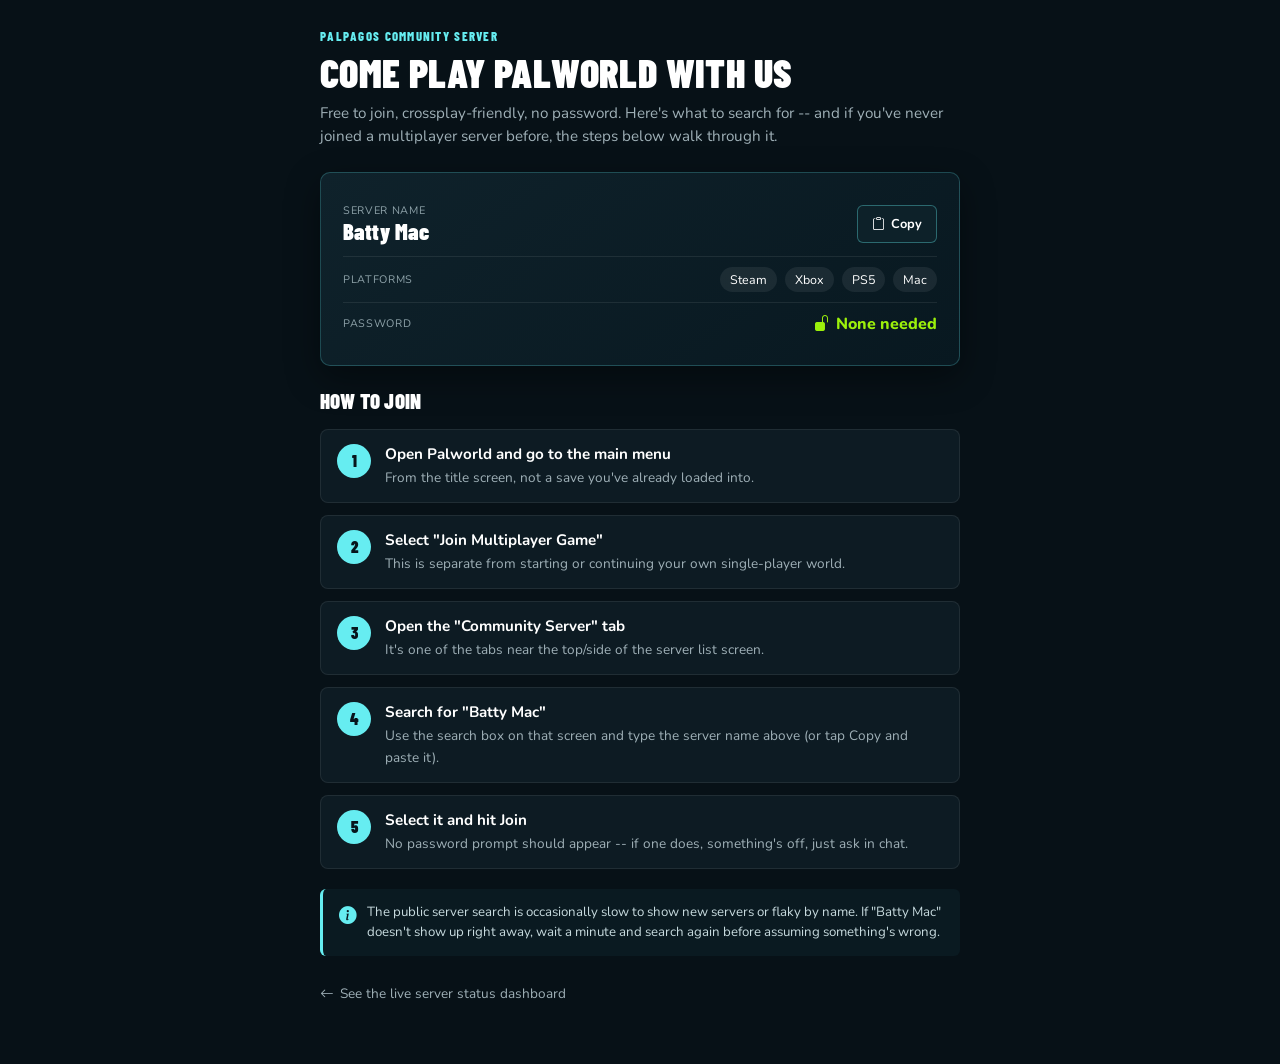
==== join/index.html @ c07814dc "Add a shareable "how to join" page Same page as BattyDev/BattyDev.github.io@4a823f3, mirrored here t" ====
<!doctype html>
<html lang="en">
<head>
  <meta charset="utf-8">
  <meta name="viewport" content="width=device-width, initial-scale=1">
  <meta name="theme-color" content="#07151c">
  <title>Join Batty Mac · Palworld</title>
  <link rel="stylesheet" href="https://cdn.jsdelivr.net/npm/bootstrap-icons@1.13.1/font/bootstrap-icons.min.css">
  <style>
    @import url("https://fonts.googleapis.com/css2?family=Barlow+Condensed:wght@700;800;900&family=Nunito:wght@600;700;800;900&display=swap");
    :root{color-scheme:dark;--aqua:#66edf1;--green:#9bf00b;font-family:"Nunito","Segoe UI",sans-serif}
    *{box-sizing:border-box}
    body{min-width:320px;margin:0;min-height:100vh;background:#071117;color:#fff;padding:28px 16px 60px}
    main{width:100%;max-width:640px;margin:0 auto}
    .eyebrow{color:var(--aqua);font:800 .8rem "Barlow Condensed","Arial Narrow",sans-serif;letter-spacing:.1em;text-transform:uppercase}
    h1{margin:4px 0 6px;font:900 clamp(1.9rem,6vw,2.5rem) "Barlow Condensed","Arial Narrow",sans-serif;text-transform:uppercase;letter-spacing:.01em}
    p.intro{margin:0 0 24px;color:#9fb0b7;font-size:.95rem;line-height:1.5}

    .card{background:linear-gradient(145deg,#0f222b,#081820);border:1px solid #66edf13b;border-radius:10px;padding:20px 22px;margin-bottom:22px;box-shadow:0 12px 34px #0006}
    .card-row{display:flex;align-items:center;justify-content:space-between;gap:12px;padding:10px 0;border-bottom:1px solid #ffffff14}
    .card-row:last-child{border-bottom:0}
    .card-row small{display:block;color:#8fa3aa;font-size:.68rem;text-transform:uppercase;letter-spacing:.06em}
    .card-row strong{font-size:1.05rem}
    .server-name-row strong{font:900 1.4rem "Barlow Condensed","Arial Narrow",sans-serif;letter-spacing:.02em}
    .copy-btn{display:flex;align-items:center;gap:6px;padding:9px 14px;border:1px solid #66edf159;border-radius:6px;background:#0d2129;color:#fff;font:700 .8rem "Nunito";cursor:pointer;transition:.15s ease}
    .copy-btn:hover,.copy-btn:focus-visible{background:#66edf11f;border-color:var(--aqua)}
    .copy-btn.copied{background:var(--green);border-color:var(--green);color:#08222a}
    .platforms{display:flex;flex-wrap:wrap;gap:8px}
    .platforms span{padding:4px 10px;border-radius:20px;background:#ffffff12;font-size:.78rem}
    .no-password{display:flex;align-items:center;gap:6px;color:var(--green);font-weight:800}

    h2{margin:0 0 16px;font:900 1.3rem "Barlow Condensed","Arial Narrow",sans-serif;text-transform:uppercase;letter-spacing:.01em}
    ol.steps{list-style:none;margin:0 0 20px;padding:0;display:grid;gap:12px}
    ol.steps li{display:grid;grid-template-columns:34px 1fr;gap:14px;padding:14px 16px;background:#0d1b23;border:1px solid #ffffff14;border-radius:8px;align-items:start}
    ol.steps .num{display:grid;place-items:center;width:34px;height:34px;border-radius:50%;background:var(--aqua);color:#07151c;font:900 1rem "Barlow Condensed";}
    ol.steps strong{display:block;margin-bottom:2px;font-size:.95rem}
    ol.steps span{color:#9fb0b7;font-size:.85rem;line-height:1.4}

    .note{display:flex;gap:10px;padding:14px 16px;background:#12303a4d;border-left:3px solid var(--aqua);border-radius:6px;color:#c7dade;font-size:.83rem;line-height:1.5;margin-bottom:26px}
    .note i{color:var(--aqua);font-size:1.1rem;flex-shrink:0}

    .back-link{display:inline-flex;align-items:center;gap:6px;color:#9fb0b7;text-decoration:none;font-size:.85rem}
    .back-link:hover{color:var(--aqua)}
  </style>
</head>
<body>
  <main>
    <div class="eyebrow">Palpagos community server</div>
    <h1>Come play Palworld with us</h1>
    <p class="intro">Free to join, crossplay-friendly, no password. Here's what to search for -- and if you've never joined a multiplayer server before, the steps below walk through it.</p>

    <div class="card">
      <div class="card-row server-name-row">
        <div><small>Server name</small><strong id="server-name">Batty Mac</strong></div>
        <button class="copy-btn" id="copy-btn" type="button"><i class="bi bi-clipboard"></i><span>Copy</span></button>
      </div>
      <div class="card-row">
        <div><small>Platforms</small></div>
        <div class="platforms"><span>Steam</span><span>Xbox</span><span>PS5</span><span>Mac</span></div>
      </div>
      <div class="card-row">
        <div><small>Password</small></div>
        <div class="no-password"><i class="bi bi-unlock-fill"></i> None needed</div>
      </div>
    </div>

    <h2>How to join</h2>
    <ol class="steps">
      <li><span class="num">1</span><div><strong>Open Palworld and go to the main menu</strong><span>From the title screen, not a save you've already loaded into.</span></div></li>
      <li><span class="num">2</span><div><strong>Select "Join Multiplayer Game"</strong><span>This is separate from starting or continuing your own single-player world.</span></div></li>
      <li><span class="num">3</span><div><strong>Open the "Community Server" tab</strong><span>It's one of the tabs near the top/side of the server list screen.</span></div></li>
      <li><span class="num">4</span><div><strong>Search for "Batty Mac"</strong><span>Use the search box on that screen and type the server name above (or tap Copy and paste it).</span></div></li>
      <li><span class="num">5</span><div><strong>Select it and hit Join</strong><span>No password prompt should appear -- if one does, something's off, just ask in chat.</span></div></li>
    </ol>

    <div class="note">
      <i class="bi bi-info-circle-fill"></i>
      <span>The public server search is occasionally slow to show new servers or flaky by name. If "Batty Mac" doesn't show up right away, wait a minute and search again before assuming something's wrong.</span>
    </div>

    <a class="back-link" href="../"><i class="bi bi-arrow-left"></i> See the live server status dashboard</a>
  </main>
  <script>
    const btn = document.getElementById("copy-btn");
    btn.addEventListener("click", async () => {
      try {
        await navigator.clipboard.writeText("Batty Mac");
        btn.classList.add("copied");
        btn.querySelector("span").textContent = "Copied!";
        setTimeout(() => {
          btn.classList.remove("copied");
          btn.querySelector("span").textContent = "Copy";
        }, 1500);
      } catch (err) {
        btn.querySelector("span").textContent = "Copy failed";
      }
    });
  </script>
</body>
</html>
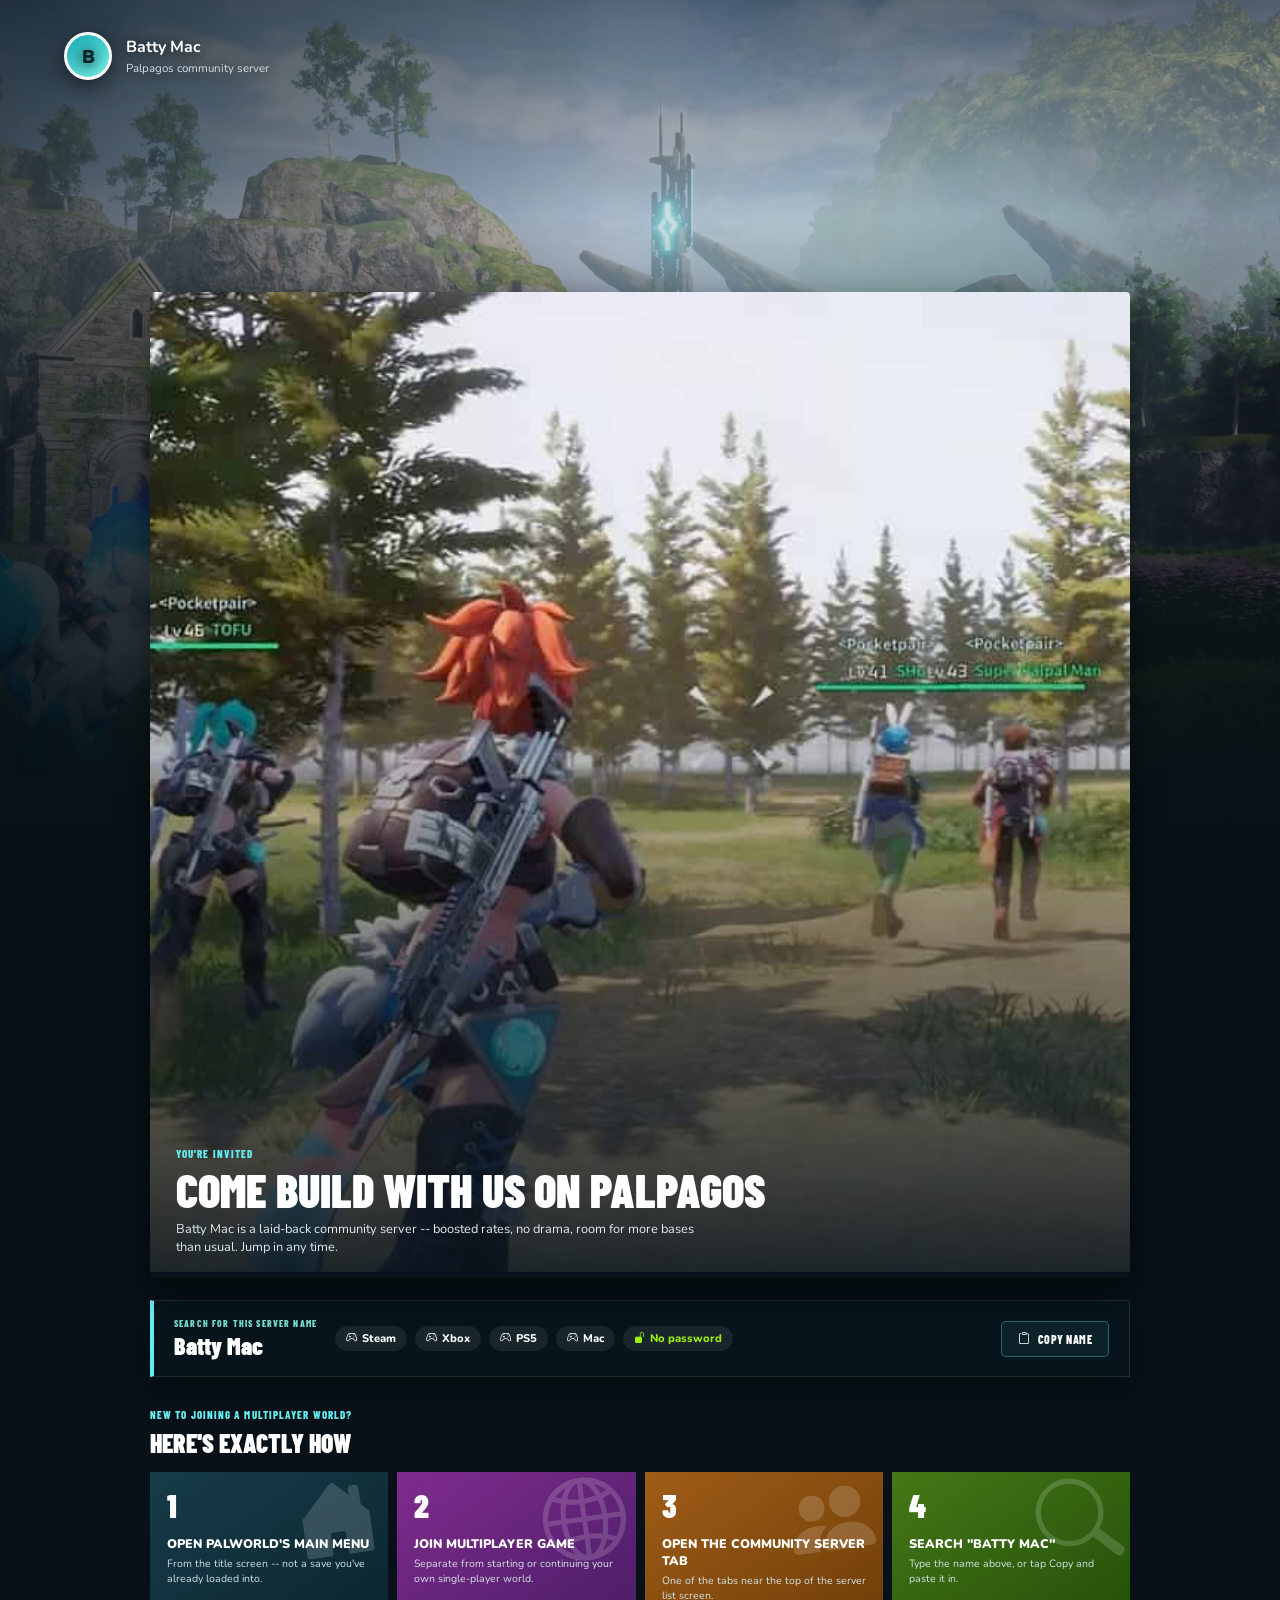
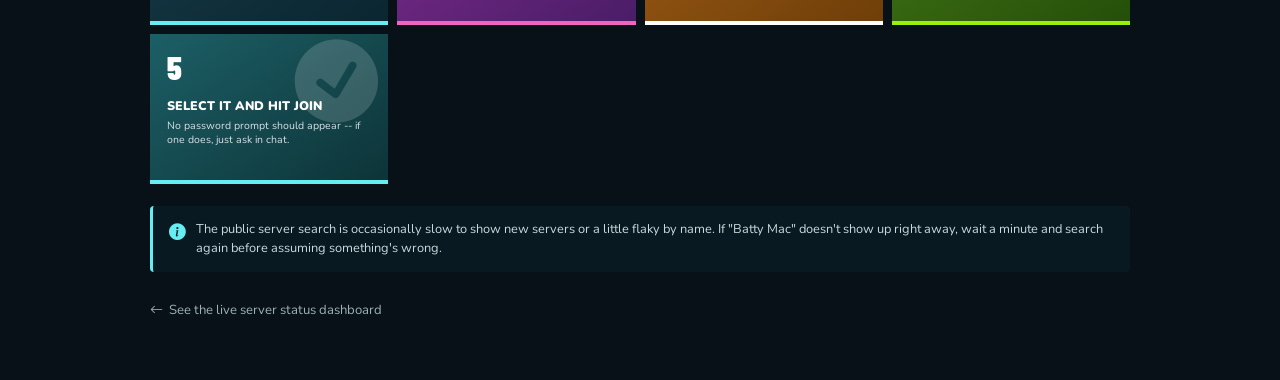
==== commit 82c2d832: "Redesign join page to match dashboard visual language" ====
--- a/join/index.html
+++ b/join/index.html
@@ -6,80 +6,139 @@
   <meta name="theme-color" content="#07151c">
   <title>Join Batty Mac · Palworld</title>
   <link rel="stylesheet" href="https://cdn.jsdelivr.net/npm/bootstrap-icons@1.13.1/font/bootstrap-icons.min.css">
+  <link rel="stylesheet" href="../concept-launcher.css?v=33">
   <style>
-    @import url("https://fonts.googleapis.com/css2?family=Barlow+Condensed:wght@700;800;900&family=Nunito:wght@600;700;800;900&display=swap");
-    :root{color-scheme:dark;--aqua:#66edf1;--green:#9bf00b;font-family:"Nunito","Segoe UI",sans-serif}
-    *{box-sizing:border-box}
-    body{min-width:320px;margin:0;min-height:100vh;background:#071117;color:#fff;padding:28px 16px 60px}
-    main{width:100%;max-width:640px;margin:0 auto}
-    .eyebrow{color:var(--aqua);font:800 .8rem "Barlow Condensed","Arial Narrow",sans-serif;letter-spacing:.1em;text-transform:uppercase}
-    h1{margin:4px 0 6px;font:900 clamp(1.9rem,6vw,2.5rem) "Barlow Condensed","Arial Narrow",sans-serif;text-transform:uppercase;letter-spacing:.01em}
-    p.intro{margin:0 0 24px;color:#9fb0b7;font-size:.95rem;line-height:1.5}
+    /* Join-page-specific additions only -- everything else (fonts, colors,
+       header, hero tile, icon tiles) is the dashboard's own stylesheet, so
+       this page stays visually identical to the rest of the site. */
+    body{padding-bottom:60px}
+    .join-shell{width:min(980px,calc(100% - 40px));margin:clamp(150px,20vh,240px) auto 0}
+    .join-hero{position:relative;min-height:230px;border-radius:4px;overflow:hidden;box-shadow:0 12px 34px #0007;margin-bottom:22px}
+    .join-hero img{width:100%;height:100%;object-fit:cover;object-position:center 40%}
+    .join-hero:after{content:"";position:absolute;inset:0;background:linear-gradient(0deg,#07121ce8 0,transparent 70%)}
+    .join-hero-copy{position:absolute;z-index:1;left:26px;right:26px;bottom:22px}
+    .join-hero-copy small{font:800 .68rem "Barlow Condensed","Arial Narrow",sans-serif;letter-spacing:.1em;color:var(--aqua);text-transform:uppercase}
+    .join-hero-copy h1{margin:4px 0 0;font:900 clamp(1.9rem,5vw,2.9rem) "Barlow Condensed","Arial Narrow",sans-serif;text-transform:uppercase;line-height:.95}
+    .join-hero-copy p{max-width:520px;margin:8px 0 0;color:#e1eaed;font-size:.8rem}
 
-    .card{background:linear-gradient(145deg,#0f222b,#081820);border:1px solid #66edf13b;border-radius:10px;padding:20px 22px;margin-bottom:22px;box-shadow:0 12px 34px #0006}
-    .card-row{display:flex;align-items:center;justify-content:space-between;gap:12px;padding:10px 0;border-bottom:1px solid #ffffff14}
-    .card-row:last-child{border-bottom:0}
-    .card-row small{display:block;color:#8fa3aa;font-size:.68rem;text-transform:uppercase;letter-spacing:.06em}
-    .card-row strong{font-size:1.05rem}
-    .server-name-row strong{font:900 1.4rem "Barlow Condensed","Arial Narrow",sans-serif;letter-spacing:.02em}
-    .copy-btn{display:flex;align-items:center;gap:6px;padding:9px 14px;border:1px solid #66edf159;border-radius:6px;background:#0d2129;color:#fff;font:700 .8rem "Nunito";cursor:pointer;transition:.15s ease}
-    .copy-btn:hover,.copy-btn:focus-visible{background:#66edf11f;border-color:var(--aqua)}
+    .join-info{display:grid;grid-template-columns:auto 1fr auto;align-items:center;gap:18px;background:#07151ddb;border:1px solid #ffffff19;border-left:4px solid var(--aqua);padding:16px 20px;margin-bottom:26px;box-shadow:0 12px 34px #0005}
+    .join-info-name small{display:block;color:#78ded0;font:800 .6rem "Barlow Condensed","Arial Narrow",sans-serif;letter-spacing:.12em;text-transform:uppercase}
+    .join-info-name strong{display:block;margin-top:2px;font:900 1.5rem "Barlow Condensed","Arial Narrow",sans-serif}
+    .join-info-chips{display:flex;flex-wrap:wrap;gap:8px}
+    .join-info-chips span{display:flex;align-items:center;gap:5px;padding:5px 11px;border-radius:20px;background:#ffffff12;font-size:.7rem;font-weight:800}
+    .join-info-chips .no-pw{color:var(--green)}
+    .copy-btn{display:flex;align-items:center;gap:7px;padding:10px 16px;border:1px solid #66edf159;border-radius:5px;background:#0d2129;color:#fff;font:800 .74rem "Barlow Condensed","Arial Narrow",sans-serif;letter-spacing:.04em;text-transform:uppercase;cursor:pointer;transition:.15s ease;white-space:nowrap}
+    .copy-btn:hover,.copy-btn:focus-visible{background:#66edf11f;border-color:var(--aqua);outline:none}
     .copy-btn.copied{background:var(--green);border-color:var(--green);color:#08222a}
-    .platforms{display:flex;flex-wrap:wrap;gap:8px}
-    .platforms span{padding:4px 10px;border-radius:20px;background:#ffffff12;font-size:.78rem}
-    .no-password{display:flex;align-items:center;gap:6px;color:var(--green);font-weight:800}
 
-    h2{margin:0 0 16px;font:900 1.3rem "Barlow Condensed","Arial Narrow",sans-serif;text-transform:uppercase;letter-spacing:.01em}
-    ol.steps{list-style:none;margin:0 0 20px;padding:0;display:grid;gap:12px}
-    ol.steps li{display:grid;grid-template-columns:34px 1fr;gap:14px;padding:14px 16px;background:#0d1b23;border:1px solid #ffffff14;border-radius:8px;align-items:start}
-    ol.steps .num{display:grid;place-items:center;width:34px;height:34px;border-radius:50%;background:var(--aqua);color:#07151c;font:900 1rem "Barlow Condensed";}
-    ol.steps strong{display:block;margin-bottom:2px;font-size:.95rem}
-    ol.steps span{color:#9fb0b7;font-size:.85rem;line-height:1.4}
+    .join-steps-head{margin:0 0 14px}
+    .join-steps-head small{color:var(--aqua);font:800 .68rem "Barlow Condensed","Arial Narrow",sans-serif;letter-spacing:.1em;text-transform:uppercase}
+    .join-steps-head h2{margin:2px 0 0;font:900 1.6rem "Barlow Condensed","Arial Narrow",sans-serif;text-transform:uppercase}
 
-    .note{display:flex;gap:10px;padding:14px 16px;background:#12303a4d;border-left:3px solid var(--aqua);border-radius:6px;color:#c7dade;font-size:.83rem;line-height:1.5;margin-bottom:26px}
-    .note i{color:var(--aqua);font-size:1.1rem;flex-shrink:0}
+    .join-steps{display:grid;grid-template-columns:repeat(auto-fit,minmax(190px,1fr));gap:9px;margin-bottom:22px}
+    .join-step{position:relative;min-height:150px;padding:17px;overflow:hidden;background:linear-gradient(145deg,#173b48,#0a2631);border-bottom:4px solid var(--aqua);isolation:isolate}
+    .join-step:nth-child(4n+2){background:linear-gradient(145deg,#802c8e,#4a1d67);border-color:#ef65bd}
+    .join-step:nth-child(4n+3){background:linear-gradient(145deg,#9f5d16,#6f3e09);border-color:var(--gold)}
+    .join-step:nth-child(4n+4){background:linear-gradient(145deg,#457817,#244f09);border-color:var(--green)}
+    .join-step:nth-child(4n+5){background:linear-gradient(145deg,#1c5f66,#0d3438);border-color:var(--aqua)}
+    .join-step .step-art{position:absolute;z-index:-1;right:10px;top:6px;color:#fff;font-size:5.2rem;line-height:1;opacity:.16;transform:rotate(-8deg)}
+    .join-step strong{position:relative;display:block;font:900 2rem/1 "Barlow Condensed","Arial Narrow",sans-serif}
+    .join-step span{position:relative;display:block;margin-top:14px;font-size:.78rem;font-weight:900;text-transform:uppercase}
+    .join-step small{position:relative;display:block;margin-top:5px;color:#d4e1e5;font-size:.66rem;line-height:1.4}
 
-    .back-link{display:inline-flex;align-items:center;gap:6px;color:#9fb0b7;text-decoration:none;font-size:.85rem}
+    .join-note{display:flex;gap:10px;padding:14px 16px;background:#12303a4d;border-left:3px solid var(--aqua);border-radius:4px;color:#c7dade;font-size:.8rem;line-height:1.5;margin-bottom:26px}
+    .join-note i{color:var(--aqua);font-size:1.05rem;flex-shrink:0}
+
+    .back-link{display:inline-flex;align-items:center;gap:6px;color:#9fb0b7;text-decoration:none;font-size:.82rem}
     .back-link:hover{color:var(--aqua)}
+
+    @media(max-width:660px){
+      .join-shell{margin-top:95px}
+      .join-info{grid-template-columns:1fr;text-align:left}
+      .copy-btn{width:100%;justify-content:center}
+      .join-hero{min-height:190px}
+    }
   </style>
 </head>
 <body>
-  <main>
-    <div class="eyebrow">Palpagos community server</div>
-    <h1>Come play Palworld with us</h1>
-    <p class="intro">Free to join, crossplay-friendly, no password. Here's what to search for -- and if you've never joined a multiplayer server before, the steps below walk through it.</p>
+  <div class="wallpaper" aria-hidden="true"></div>
+  <header class="home-bar">
+    <a class="account" href="../index.html" aria-label="Back to the Batty Mac status dashboard">
+      <span class="gamerpic">B</span>
+      <span><b>Batty Mac</b><small>Palpagos community server</small></span>
+    </a>
+  </header>
 
-    <div class="card">
-      <div class="card-row server-name-row">
-        <div><small>Server name</small><strong id="server-name">Batty Mac</strong></div>
-        <button class="copy-btn" id="copy-btn" type="button"><i class="bi bi-clipboard"></i><span>Copy</span></button>
+  <main class="join-shell">
+    <section class="join-hero">
+      <img src="../official-world-multiplayer.jpg" alt="Players exploring Palworld together">
+      <div class="join-hero-copy">
+        <small>You're invited</small>
+        <h1>Come build with us on Palpagos</h1>
+        <p>Batty Mac is a laid-back community server -- boosted rates, no drama, room for more bases than usual. Jump in any time.</p>
       </div>
-      <div class="card-row">
-        <div><small>Platforms</small></div>
-        <div class="platforms"><span>Steam</span><span>Xbox</span><span>PS5</span><span>Mac</span></div>
+    </section>
+
+    <section class="join-info">
+      <div class="join-info-name">
+        <small>Search for this server name</small>
+        <strong id="server-name">Batty Mac</strong>
       </div>
-      <div class="card-row">
-        <div><small>Password</small></div>
-        <div class="no-password"><i class="bi bi-unlock-fill"></i> None needed</div>
+      <div class="join-info-chips">
+        <span><i class="bi bi-controller"></i> Steam</span>
+        <span><i class="bi bi-controller"></i> Xbox</span>
+        <span><i class="bi bi-controller"></i> PS5</span>
+        <span><i class="bi bi-controller"></i> Mac</span>
+        <span class="no-pw"><i class="bi bi-unlock-fill"></i> No password</span>
       </div>
+      <button class="copy-btn" id="copy-btn" type="button"><i class="bi bi-clipboard"></i><span>Copy name</span></button>
+    </section>
+
+    <div class="join-steps-head">
+      <small>New to joining a multiplayer world?</small>
+      <h2>Here's exactly how</h2>
+    </div>
+    <div class="join-steps">
+      <article class="join-step">
+        <i class="step-art bi bi-house-door-fill" aria-hidden="true"></i>
+        <strong>1</strong>
+        <span>Open Palworld's main menu</span>
+        <small>From the title screen -- not a save you've already loaded into.</small>
+      </article>
+      <article class="join-step">
+        <i class="step-art bi bi-globe2" aria-hidden="true"></i>
+        <strong>2</strong>
+        <span>Join Multiplayer Game</span>
+        <small>Separate from starting or continuing your own single-player world.</small>
+      </article>
+      <article class="join-step">
+        <i class="step-art bi bi-people-fill" aria-hidden="true"></i>
+        <strong>3</strong>
+        <span>Open the Community Server tab</span>
+        <small>One of the tabs near the top of the server list screen.</small>
+      </article>
+      <article class="join-step">
+        <i class="step-art bi bi-search" aria-hidden="true"></i>
+        <strong>4</strong>
+        <span>Search "Batty Mac"</span>
+        <small>Type the name above, or tap Copy and paste it in.</small>
+      </article>
+      <article class="join-step">
+        <i class="step-art bi bi-check-circle-fill" aria-hidden="true"></i>
+        <strong>5</strong>
+        <span>Select it and hit Join</span>
+        <small>No password prompt should appear -- if one does, just ask in chat.</small>
+      </article>
     </div>
 
-    <h2>How to join</h2>
-    <ol class="steps">
-      <li><span class="num">1</span><div><strong>Open Palworld and go to the main menu</strong><span>From the title screen, not a save you've already loaded into.</span></div></li>
-      <li><span class="num">2</span><div><strong>Select "Join Multiplayer Game"</strong><span>This is separate from starting or continuing your own single-player world.</span></div></li>
-      <li><span class="num">3</span><div><strong>Open the "Community Server" tab</strong><span>It's one of the tabs near the top/side of the server list screen.</span></div></li>
-      <li><span class="num">4</span><div><strong>Search for "Batty Mac"</strong><span>Use the search box on that screen and type the server name above (or tap Copy and paste it).</span></div></li>
-      <li><span class="num">5</span><div><strong>Select it and hit Join</strong><span>No password prompt should appear -- if one does, something's off, just ask in chat.</span></div></li>
-    </ol>
-
-    <div class="note">
+    <div class="join-note">
       <i class="bi bi-info-circle-fill"></i>
-      <span>The public server search is occasionally slow to show new servers or flaky by name. If "Batty Mac" doesn't show up right away, wait a minute and search again before assuming something's wrong.</span>
+      <span>The public server search is occasionally slow to show new servers or a little flaky by name. If "Batty Mac" doesn't show up right away, wait a minute and search again before assuming something's wrong.</span>
     </div>
 
-    <a class="back-link" href="../"><i class="bi bi-arrow-left"></i> See the live server status dashboard</a>
+    <a class="back-link" href="../index.html"><i class="bi bi-arrow-left"></i> See the live server status dashboard</a>
   </main>
+
   <script>
     const btn = document.getElementById("copy-btn");
     btn.addEventListener("click", async () => {
@@ -89,7 +148,7 @@
         btn.querySelector("span").textContent = "Copied!";
         setTimeout(() => {
           btn.classList.remove("copied");
-          btn.querySelector("span").textContent = "Copy";
+          btn.querySelector("span").textContent = "Copy name";
         }, 1500);
       } catch (err) {
         btn.querySelector("span").textContent = "Copy failed";
--- a/concept-launcher.css
+++ b/concept-launcher.css
@@ -0,0 +1,434 @@
+@import url("https://fonts.googleapis.com/css2?family=Barlow+Condensed:wght@600;700;800;900&family=Nunito:wght@600;700;800;900&display=swap");
+
+:root{color-scheme:dark;--ink:#fff;--muted:#cad5d9;--aqua:#66edf1;--green:#9bf00b;--pink:#f24d9c;--purple:#6449cb;--glass:#101a21b8;--dark:#071117;font-family:"Nunito","Segoe UI",sans-serif}
+*{box-sizing:border-box}html{scroll-behavior:smooth}body{min-width:320px;margin:0;background:#071117;color:var(--ink)}a{color:inherit;text-decoration:none}
+.wallpaper{position:fixed;z-index:-2;inset:0;background:linear-gradient(180deg,#0610167a 0,#07101720 24%,#071017a8 60%,#071117 92%),linear-gradient(90deg,#0410158f,transparent 48%),url("official-adventure-hd.jpg") center 38%/cover no-repeat}
+.wallpaper:after{content:"";position:absolute;inset:0;background:radial-gradient(circle at 70% 40%,#69dbe72e,transparent 31%),linear-gradient(0deg,#071117 0,transparent 28%)}
+
+.home-bar{position:relative;z-index:10;display:grid;grid-template-columns:1fr auto 1fr;align-items:center;min-height:112px;padding:18px clamp(24px,5vw,88px);text-shadow:0 2px 14px #000}
+.account{display:flex;align-items:center;gap:14px;width:max-content}.gamerpic{display:grid;place-items:center;width:48px;height:48px;border:3px solid #fff;border-radius:50%;background:linear-gradient(145deg,#14aab5,#7cf2e8);color:#08222a;font-size:1.15rem;font-weight:900;box-shadow:0 6px 22px #0008}.account>span:last-child{display:flex;flex-direction:column}.account b{font-size:1rem}.account small{margin-top:2px;color:#d5dfe2;font-size:.72rem}
+.gamerpic img,.party-list li>span img,.guild-member-avatar img,.player-avatar img{width:100%;height:100%;border-radius:50%;object-fit:cover;display:block}
+.system-icons{display:flex;gap:13px}.system-icons a{display:grid;place-items:center;width:48px;height:48px;border-radius:50%;background:#10141bd6;box-shadow:0 5px 18px #0005;transition:.18s ease}.system-icons a:hover,.system-icons a:focus-visible{transform:scale(1.1);background:#fff;color:#10151b;outline:3px solid var(--green);outline-offset:3px}.system-icons span{font-size:1.1rem}
+.system-status{display:flex;align-items:center;justify-self:end;gap:16px;font-size:.74rem;font-weight:800}.achievement{padding:8px 12px;border-radius:20px;background:#10141bd6}.achievement:first-letter{color:var(--green)}.connection{display:flex;align-items:center;gap:7px}.connection i,.live-label i{width:8px;height:8px;border-radius:50%;background:#ff6b74}.connection i.is-online,.live-label i.is-online{background:var(--green);box-shadow:0 0 12px var(--green)}.menu-mark{font-size:1rem}
+
+main{width:min(1540px,calc(100% - 40px));margin:clamp(90px,14vh,165px) auto 0}.dashboard-row{display:flex;align-items:end;gap:12px;overflow-x:auto;overflow-y:hidden;padding:8px 7px 13px;scrollbar-width:none}.dashboard-row::-webkit-scrollbar{display:none}
+.home-tile{position:relative;flex:0 0 148px;width:148px;height:148px;overflow:hidden;background:#2a3240;box-shadow:0 8px 24px #0007;transition:transform .16s ease,filter .16s ease,outline-color .16s ease}.home-tile:hover,.home-tile:focus-visible{z-index:3;transform:translateY(-8px) scale(1.025);filter:brightness(1.08);outline:4px solid #fff;outline-offset:3px}
+.selected-tile{flex-basis:210px;width:210px;height:210px;overflow:visible;background:#11202a;outline:5px solid var(--pink);outline-offset:4px;box-shadow:0 0 0 9px #f24d9c26,0 12px 36px #0009}.selected-tile:after{content:"";position:absolute;z-index:-1;inset:-18px;border:2px solid #f24d9c2e;clip-path:polygon(0 12%,100% 0,91% 100%,7% 93%)}.selected-tile>img,.image-tile>img{width:100%;height:100%;object-fit:cover}.selected-tile>img{filter:saturate(1.12)}.selected-tile:before{content:"";position:absolute;inset:0;background:linear-gradient(0deg,#08131be8 0,transparent 62%)}
+.game-logo{position:absolute;left:14px;top:18px;display:flex;align-items:baseline;filter:drop-shadow(0 3px 5px #000)}.game-logo span,.game-logo b{font:900 1.9rem/.8 "Barlow Condensed","Arial Narrow",sans-serif;font-style:italic;letter-spacing:-.06em}.game-logo b{color:var(--aqua)}.tile-caption{position:absolute;left:0;right:0;bottom:0;display:flex;align-items:center;justify-content:space-between;padding:12px 13px;background:#07131ddd}.tile-caption>span{display:flex;flex-direction:column}.tile-caption b{font-size:.9rem}.tile-caption small{color:#b9cbd1;font-size:.73rem}.tile-caption>i{width:8px;height:8px;border-radius:50%;background:#ff6c7a}.tile-caption>i.is-online{background:var(--green);box-shadow:0 0 10px var(--green)}
+.live-tile,.day-tile,.fps-tile{display:flex;flex-direction:column;align-items:center;justify-content:center;text-align:center}.live-tile{background:linear-gradient(135deg,#7b19b8,#df338e)}.day-tile{background:linear-gradient(145deg,#ff4c9b,#d93478)}.fps-tile{background:linear-gradient(145deg,#0cb5c2,#087993)}.tile-icon{font-size:2.4rem;line-height:1}.home-tile>strong{margin-top:9px;font:900 2.45rem/.8 "Barlow Condensed","Arial Narrow",sans-serif}.home-tile>span:last-child{margin-top:8px;font-size:.68rem}.home-tile i{font-style:normal}.image-tile:after{content:"";position:absolute;inset:0;background:linear-gradient(0deg,#050c10e6,transparent 70%)}.image-tile>span{position:absolute;z-index:1;left:11px;right:11px;bottom:10px;display:flex;flex-direction:column;margin:0}.image-tile b{font-size:.82rem}.image-tile small{color:#d4e0e4;font-size:.73rem}.world-tile img{filter:saturate(1.15)}.guild-shortcut img{object-position:56% center}
+
+.feature-row{align-items:stretch;margin-top:4px}.feature-tile{position:relative;flex:1 0 250px;min-height:190px;overflow:hidden;box-shadow:0 9px 25px #0007}.feature-tile img{width:100%;height:100%;object-fit:cover}.feature-tile:after{content:"";position:absolute;inset:0;background:linear-gradient(0deg,#07121ce8 0,transparent 68%)}.feature-tile>div:not(.feature-symbol){position:absolute;z-index:1;left:22px;right:22px;bottom:18px}.feature-tile small{font:800 .62rem "Barlow Condensed","Arial Narrow",sans-serif;letter-spacing:.08em}.feature-tile h1{margin:3px 0 0;font:900 2.7rem/.9 "Barlow Condensed","Arial Narrow",sans-serif;text-transform:uppercase}.feature-tile p{max-width:460px;margin:6px 0 0;color:#e1eaed;font-size:.72rem}.welcome-feature{flex-grow:1.35}.welcome-feature img{object-position:center 57%}.uptime-feature{max-width:320px;background:linear-gradient(145deg,#11b3c4,#096876)}.uptime-feature:after{background:radial-gradient(circle at 25% 15%,#ffffff25,transparent 30%)}.uptime-feature>div:not(.feature-symbol),.base-feature>div{display:flex;flex-direction:column}.uptime-feature strong,.base-feature strong{font:900 2.5rem "Barlow Condensed","Arial Narrow",sans-serif}.uptime-feature span,.base-feature span{color:#d7e5e8;font-size:.66rem}.feature-symbol{position:absolute;right:25px;top:22px;color:#ffffff26;font-size:5.5rem}.base-feature{max-width:370px}.base-feature img{filter:saturate(1.15)}.base-feature>div{position:absolute}
+
+.content-shelf{margin-top:90px;padding:30px;background:#08141bea;border:1px solid #ffffff1f;box-shadow:0 20px 60px #0006;backdrop-filter:blur(17px)}.content-shelf>header{display:flex;align-items:end;justify-content:space-between;margin-bottom:22px}.content-shelf>header small{color:var(--aqua);font:800 .65rem "Barlow Condensed","Arial Narrow",sans-serif;letter-spacing:.08em}.content-shelf h2{margin:3px 0 0;font:900 clamp(2rem,4vw,4rem)/.9 "Barlow Condensed","Arial Narrow",sans-serif;text-transform:uppercase}.content-shelf>header>span{display:flex;align-items:center;gap:8px;color:#b8c8ce;font-size:.65rem}kbd{display:inline-grid;place-items:center;min-width:25px;height:25px;padding:0;border:0;border-radius:50%;background:#fff;color:#091319;font:900 .7rem "Nunito";box-shadow:none}
+.modifier-grid{display:grid;grid-template-columns:repeat(4,1fr);gap:9px}.concept-highlight{position:relative;min-height:150px;padding:19px;overflow:hidden;background:linear-gradient(145deg,#173b48,#0a2631);border-bottom:4px solid var(--aqua)}.concept-highlight:nth-child(4n+2){background:linear-gradient(145deg,#802c8e,#4a1d67);border-color:#ef65bd}.concept-highlight:nth-child(4n+3){background:linear-gradient(145deg,#9f5d16,#6f3e09);border-color:var(--gold)}.concept-highlight:nth-child(4n+4){background:linear-gradient(145deg,#457817,#244f09);border-color:var(--green)}.concept-highlight:after{content:"";position:absolute;right:-30px;top:-45px;width:110px;height:110px;border:23px solid #ffffff0b;border-radius:50%}.concept-highlight strong{display:block;font:900 2.9rem/.85 "Barlow Condensed","Arial Narrow",sans-serif}.concept-highlight span{display:block;margin-top:26px;font-size:.8rem;font-weight:900;text-transform:uppercase}.concept-highlight small{display:block;margin-top:4px;color:#d4e1e5;font-size:.62rem}
+
+.two-shelves{display:grid;grid-template-columns:.72fr 1.28fr;gap:16px;margin-bottom:130px}.two-shelves .content-shelf{margin-top:16px}.party-list{display:grid;gap:8px;margin:0;padding:0;list-style:none}.party-list li{display:flex;align-items:center;gap:13px;padding:10px;background:#13242dd1;border-left:3px solid var(--green)}.party-list li>span{display:grid;place-items:center;width:37px;height:37px;border-radius:50%;background:linear-gradient(145deg,#82f8ed,#1ca5b5);color:#06222a;font-weight:900}.party-list strong{font-size:.8rem}.live-label{color:var(--green)!important;font-weight:900}.live-label i{display:inline-block}
+.guild-grid{display:grid;grid-template-columns:repeat(2,1fr);gap:8px}.concept-guild{position:relative;min-height:145px;padding:17px;overflow:hidden;background:linear-gradient(135deg,#162e39,#0b202a);border:1px solid #ffffff12}.concept-guild:after{content:"";position:absolute;right:-40px;bottom:-55px;width:120px;height:120px;border:24px solid #ffffff08;border-radius:50%}.concept-guild h3{position:relative;z-index:1;margin:0 0 14px;font:900 1.2rem "Barlow Condensed","Arial Narrow",sans-serif;text-transform:uppercase}.concept-seal{position:relative;z-index:1;display:flex;align-items:center;gap:10px}.concept-seal>b{display:grid;place-items:center;width:36px;height:36px;border:2px solid var(--aqua);border-radius:50%;color:var(--aqua)}.concept-seal span strong,.concept-seal span small{display:block}.concept-seal span strong{font-size:.72rem}.concept-seal span small,.concept-guild p{color:#aebfc6;font-size:.76rem}.concept-guild p{position:relative;z-index:1;margin:10px 0 0}
+
+.controller-bar{position:fixed;z-index:20;left:0;right:0;bottom:0;display:flex;align-items:center;gap:22px;min-height:56px;padding:10px clamp(20px,5vw,88px);background:#080d12e8;border-top:1px solid #ffffff20;backdrop-filter:blur(15px);font:700 .65rem "Barlow Condensed","Arial Narrow",sans-serif;letter-spacing:.06em;text-transform:uppercase}.controller-bar span{display:flex;align-items:center;gap:7px}.controller-bar span:nth-child(2) kbd{background:#ef5e64}.controller-bar span:nth-child(3) kbd{background:#efcc3d}.controller-bar small{margin-left:auto;color:#82939b}
+
+@media(max-width:1000px){.home-bar{grid-template-columns:1fr auto}.system-icons{grid-row:2;grid-column:1/-1;justify-content:center;margin-top:18px}.system-status{grid-column:2}.connection{display:none}main{margin-top:clamp(60px,11vh,110px)}.two-shelves{grid-template-columns:1fr}.modifier-grid{grid-template-columns:repeat(2,1fr)}.uptime-feature,.base-feature{max-width:none}.feature-tile{flex-basis:280px}}
+@media(max-width:660px){.home-bar{min-height:80px;padding:13px 16px}.account small,.achievement,.menu-mark{display:none}.gamerpic{width:38px;height:38px}.system-icons{position:absolute;top:73px;left:0;right:0;margin:0}.system-icons a{width:39px;height:39px}.system-status{gap:8px}.system-status time{font-size:.68rem}main{width:calc(100% - 18px);margin-top:95px}.dashboard-row{gap:9px}.home-tile{flex-basis:118px;width:118px;height:118px}.selected-tile{flex-basis:165px;width:165px;height:165px}.game-logo span,.game-logo b{font-size:1.45rem}.feature-tile{flex-basis:260px;min-height:165px}.content-shelf{margin-top:55px;padding:19px 14px}.content-shelf>header{align-items:start}.content-shelf>header>span{display:none}.modifier-grid{gap:6px}.concept-highlight{min-height:125px;padding:15px}.concept-highlight strong{font-size:2.25rem}.concept-highlight span{margin-top:19px;font-size:.68rem}.guild-grid{grid-template-columns:1fr}.two-shelves{gap:0;margin-bottom:90px}.two-shelves .content-shelf{margin-top:10px}.controller-bar{gap:12px;padding:9px 14px}.controller-bar small{display:none}}
+@media(max-width:420px){.account b{font-size:.78rem}.system-status time{display:none}.home-tile{flex-basis:108px;width:108px;height:108px}.selected-tile{flex-basis:150px;width:150px;height:150px}.modifier-grid{grid-template-columns:1fr 1fr}.feature-tile{flex-basis:245px}.welcome-feature{flex-basis:280px}.controller-bar span:nth-child(3){display:none}}
+
+/* Interactive Xbox views */
+button{font:inherit}
+.system-icons button{display:grid;place-items:center;width:48px;height:48px;padding:0;border:0;border-radius:50%;background:#10141bd6;color:#fff;box-shadow:0 5px 18px #0005;cursor:pointer;transition:.18s ease}
+.system-icons button:hover,.system-icons button:focus-visible,.system-icons button.is-active{transform:scale(1.1);background:#fff;color:#10151b;outline:3px solid var(--green);outline-offset:3px}
+.system-icons button i{font-size:1.05rem}
+button.home-tile{padding:0;border:0;color:#fff;font-family:inherit;cursor:pointer}
+.view-pane{animation:view-in .24s ease both}.view-pane[hidden]{display:none!important}
+@keyframes view-in{from{opacity:0;transform:translateY(12px)}to{opacity:1;transform:none}}
+.content-screen{min-height:520px;margin-top:0;margin-bottom:120px}
+.screen-intro{max-width:680px;margin:-5px 0 27px;color:#c6d4d9;font-size:.82rem;line-height:1.65}
+.party-shelf,.guild-shelf,.details-screen{max-width:1100px;margin-right:auto;margin-left:auto}
+.controller-bar button{display:flex;align-items:center;gap:7px;padding:0;border:0;background:transparent;color:#fff;font:700 .65rem "Barlow Condensed","Arial Narrow",sans-serif;letter-spacing:.06em;text-transform:uppercase;cursor:pointer}
+.controller-bar button kbd{background:#ef5e64}
+
+/* Settings artwork — one motif per mechanic */
+.concept-highlight{isolation:isolate;border-bottom-width:4px}
+.concept-highlight:after{display:none}
+.concept-highlight .setting-art{position:absolute;z-index:-1;right:8px;top:4px;color:#fff;font-size:6.7rem;line-height:1;opacity:.18;filter:drop-shadow(0 8px 16px #0005);transform:rotate(-8deg)}
+.concept-highlight strong,.concept-highlight span,.concept-highlight small{position:relative;z-index:1}
+.setting-xp{background:repeating-linear-gradient(112deg,transparent 0 17px,#ffffff0c 18px 20px),linear-gradient(145deg,#d06d08,#713109);border-color:#ffca4d}
+.setting-xp .setting-art{right:16px;top:2px;color:#fff5a6;font-size:7.5rem;transform:rotate(8deg)}
+.setting-capture{background:radial-gradient(circle at 82% 30%,transparent 0 31px,#ffffff1a 32px 34px,transparent 35px 51px,#ffffff12 52px 54px,transparent 55px),linear-gradient(145deg,#ae286d,#5b164b);border-color:#ff78bc}
+.setting-capture .setting-art{color:#ffd0e7;transform:none}
+.setting-resources{background:linear-gradient(#ffffff0a 1px,transparent 1px),linear-gradient(90deg,#ffffff0a 1px,transparent 1px),linear-gradient(145deg,#6f5126,#35250e);background-size:24px 24px,24px 24px,auto;border-color:#e1b75d}
+.setting-resources .setting-art{top:13px;color:#ffdc8a;font-size:6rem;transform:rotate(5deg)}
+.setting-work-speed{background:conic-gradient(from 30deg at 84% 27%,#ffffff17 0 8%,transparent 8% 18%,#ffffff0c 18% 28%,transparent 28% 100%),linear-gradient(145deg,#158999,#075161);border-color:#66edf1}
+.setting-work-speed .setting-art{color:#b9fcff;transform:rotate(14deg)}
+.setting-pals-per-base{background:linear-gradient(155deg,transparent 55%,#ffffff0b 55% 58%,transparent 58%),linear-gradient(145deg,#356b22,#173d13);border-color:#9bf00b}
+.setting-pals-per-base .setting-art{top:13px;color:#d6ffa0;font-size:6rem;transform:none}
+.setting-guild-bases{background:repeating-linear-gradient(0deg,transparent 0 30px,#ffffff0b 31px 32px),linear-gradient(145deg,#315681,#162c4d);border-color:#76bfff}
+.setting-guild-bases .setting-art{top:11px;color:#b8dcff;font-size:6rem;transform:rotate(3deg)}
+.setting-equipment-wear{background:linear-gradient(135deg,transparent 0 44%,#ffffff0d 44% 47%,transparent 47%),linear-gradient(145deg,#7043a8,#34205c);border-color:#c891ff}
+.setting-equipment-wear .setting-art{color:#e8d3ff;transform:none}
+.setting-less-base-damage{background:repeating-linear-gradient(0deg,transparent 0 27px,#ffffff10 28px 30px),repeating-linear-gradient(90deg,transparent 0 52px,#ffffff0b 53px 55px),linear-gradient(145deg,#8c392c,#451c18);border-color:#ff8678}
+.setting-less-base-damage .setting-art{top:12px;color:#ffc5bd;font-size:6rem;transform:rotate(-3deg)}
+.setting-base-radius{background:radial-gradient(circle at 82% 36%,transparent 0 30px,#ffffff18 31px 33px,transparent 34px 53px,#ffffff10 54px 56px,transparent 57px),linear-gradient(145deg,#087c7b,#064449);border-color:#5bfff1}
+.setting-base-radius .setting-art{color:#b9fff9;transform:none}
+
+.detail-grid{display:grid;grid-template-columns:repeat(3,1fr);gap:10px}.detail-grid article{position:relative;min-height:170px;display:flex;flex-direction:column;justify-content:flex-end;overflow:hidden;padding:21px;background:linear-gradient(145deg,#173b48,#0a2631);border-bottom:4px solid var(--aqua)}.detail-grid article:nth-child(2n){background:linear-gradient(145deg,#4f337e,#2a1c50);border-color:#bb8cff}.detail-grid article:nth-child(3n){background:linear-gradient(145deg,#52731b,#29430d);border-color:var(--green)}.detail-grid article>i{position:absolute;right:18px;top:13px;color:#ffffff26;font-size:4.8rem}.detail-grid small{color:#c7d5da;font:800 .78rem "Barlow Condensed","Arial Narrow",sans-serif;letter-spacing:.08em}.detail-grid strong{margin-top:5px;font:900 2rem "Barlow Condensed","Arial Narrow",sans-serif;text-transform:uppercase}
+
+@media(max-width:1000px){.system-icons button{width:39px;height:39px}.detail-grid{grid-template-columns:repeat(2,1fr)}}
+@media(max-width:660px){.content-screen{min-height:440px;margin-bottom:90px}.detail-grid{grid-template-columns:1fr 1fr}.detail-grid article{min-height:135px;padding:15px}.detail-grid article>i{font-size:3.8rem}.detail-grid strong{font-size:1.45rem}.concept-highlight .setting-art{font-size:5.4rem}}
+@media(max-width:420px){.system-icons button{width:37px;height:37px}.detail-grid{grid-template-columns:1fr}.detail-grid article{min-height:125px}}
+
+/* Players: online and previously seen */
+.people-columns{display:grid;grid-template-columns:1fr 1fr;gap:14px}.people-columns>section{min-height:330px;padding:22px;background:#0e2029c9;border-top:4px solid var(--green)}.people-columns>section.offline-section{border-color:#77868d;background:#111c22d6}.people-columns h3,.overkill-columns h3{display:flex;align-items:center;gap:9px;margin:0 0 18px;font:800 1rem "Barlow Condensed","Arial Narrow",sans-serif;letter-spacing:.05em;text-transform:uppercase}.people-columns h3 i{color:var(--green)}.offline-section h3 i{color:#a7b3b8}
+.recent-list{display:grid;gap:8px;margin:0;padding:0;list-style:none}.recent-list li{display:flex;align-items:center;justify-content:space-between;gap:15px;min-height:57px;padding:11px 14px;background:#0a151bc9;border-left:3px solid #718087}.recent-list strong{font-size:.8rem}.recent-list span{color:#a4b2b8;font-size:.65rem;white-space:nowrap}
+
+/* Achievements inferred from the sanitized guild snapshot */
+.achievement-grid{display:grid;grid-template-columns:repeat(3,1fr);gap:10px}.achievement-card{position:relative;display:flex;align-items:center;gap:17px;min-height:160px;overflow:hidden;padding:21px;background:linear-gradient(145deg,#173b48,#0a2631);border-bottom:4px solid var(--aqua)}.achievement-card:after{content:"";position:absolute;right:-42px;top:-52px;width:130px;height:130px;border:25px solid #ffffff0a;transform:rotate(24deg)}.achievement-card>i{position:relative;z-index:1;display:grid;place-items:center;flex:0 0 62px;width:62px;height:62px;border:2px solid #b6fbff;border-radius:50%;color:#b6fbff;font-size:1.7rem;box-shadow:0 0 25px #54eaf12a}.achievement-card>div{position:relative;z-index:1}.achievement-card small{color:#9edce1;font:800 .75rem "Barlow Condensed","Arial Narrow",sans-serif;letter-spacing:.08em;text-transform:uppercase}.achievement-card h3{margin:4px 0;font:900 1.35rem "Barlow Condensed","Arial Narrow",sans-serif;text-transform:uppercase}.achievement-card p{margin:0;color:#c5d6da;font-size:.65rem;line-height:1.45}.achievement-card.rank-3{background:linear-gradient(145deg,#4a347c,#281d4d);border-color:#b88cff}.achievement-card.rank-4{background:linear-gradient(145deg,#8a4f14,#472807);border-color:#ffc35a}.achievement-card.rank-5{background:linear-gradient(145deg,#896f0f,#413306);border-color:#fff06b}.achievement-card.rank-5>i{border-color:#fff06b;color:#fff06b}
+
+/* Data Overload */
+.overkill-screen{max-width:1380px}.overkill-columns{display:grid;grid-template-columns:1fr 1fr;gap:12px;margin-top:14px}.overkill-columns>section{padding:21px;background:#0c1b23d9;border:1px solid #ffffff17}.overkill-columns h3 i{color:var(--aqua)}.configuration-panel{grid-column:1/-1}.data-list{display:grid}.data-list>div{display:grid;grid-template-columns:minmax(140px,1fr) minmax(120px,1.25fr);gap:15px;padding:9px 2px;border-top:1px solid #ffffff14}.data-list span{overflow-wrap:anywhere;color:#9eb0b8;font-size:.64rem}.data-list strong{overflow-wrap:anywhere;text-align:right;font-size:.68rem}.configuration-list{grid-template-columns:1fr 1fr;column-gap:28px}.configuration-list>div{grid-template-columns:minmax(150px,1.5fr) minmax(90px,1fr)}
+
+@media(max-width:900px){.achievement-grid{grid-template-columns:repeat(2,1fr)}.overkill-columns{grid-template-columns:1fr}.configuration-panel{grid-column:auto}.configuration-list{grid-template-columns:1fr}}
+@media(max-width:660px){.people-columns{grid-template-columns:1fr}.people-columns>section{min-height:240px;padding:15px}.achievement-grid{grid-template-columns:1fr}.achievement-card{min-height:135px}.overkill-columns>section{padding:15px}.data-list>div{grid-template-columns:1fr;gap:3px}.data-list strong{text-align:left}.configuration-list>div{grid-template-columns:1fr}.recent-list li{align-items:start;flex-direction:column;gap:3px}.recent-list span{white-space:normal}}
+
+/* Boss Radar */
+.boss-tile{display:flex;flex-direction:column;align-items:center;justify-content:center;text-align:center;background:linear-gradient(145deg,#d93b54,#721c3b)}.boss-tile .tile-icon{filter:drop-shadow(0 0 16px #ffadc1)}
+.boss-screen{max-width:1460px}.boss-layout{max-width:860px;margin:0 auto}.boss-roster{background:#07151ddb;border:1px solid #ffffff19;box-shadow:0 12px 34px #0005;padding:15px}.boss-roster-head{min-height:72px;display:flex;align-items:center;justify-content:space-between;gap:18px;margin:-15px -15px 15px;padding:14px 18px;border-bottom:1px solid #ffffff15}.boss-roster-head>div:first-child{display:flex;flex-direction:column}.boss-roster-head small{color:#78ded0;font:800 .75rem "Barlow Condensed","Arial Narrow",sans-serif;letter-spacing:.08em}.boss-roster-head strong{margin-top:3px;font:900 1.05rem "Barlow Condensed","Arial Narrow",sans-serif;text-transform:uppercase}.boss-legend{display:flex;flex-wrap:wrap;justify-content:flex-end;gap:13px;color:#b8c8ce;font-size:.75rem;text-transform:uppercase}.boss-legend span{display:flex;align-items:center;gap:5px}.boss-legend i{width:8px;height:8px;border-radius:50%}.boss-legend .alive{background:#9bf00b;box-shadow:0 0 9px #9bf00b}.boss-legend .down{background:#ff566f}
+.boss-summary{display:grid;grid-template-columns:repeat(3,1fr);gap:6px;margin-bottom:12px}.boss-summary article{min-height:78px;display:flex;flex-direction:column;justify-content:end;padding:10px;background:#122731;border-top:3px solid #80929a}.boss-summary article.alive{border-color:#9bf00b}.boss-summary article.down{border-color:#ff566f}.boss-summary strong{font:900 1.6rem "Barlow Condensed","Arial Narrow",sans-serif}.boss-summary span{color:#aebdc3;font-size:.70rem;text-transform:uppercase}.boss-list{display:grid;grid-template-columns:1fr 1fr;gap:7px;padding-right:2px;scrollbar-color:#45616b transparent}.boss-card{display:grid;grid-template-columns:42px minmax(0,1fr) auto;align-items:center;gap:10px;width:100%;min-height:74px;padding:9px 11px;border:1px solid #ffffff0f;background:#0d2029;color:#fff;text-align:left;text-decoration:none;cursor:pointer}
+.boss-card-link-hint{margin-left:6px;font-size:.7em;opacity:.6}.boss-card:hover,.boss-card:focus-visible,.boss-card.is-selected{background:#173442;border-color:#70d6cf}.boss-card>.boss-state-icon{display:grid;place-items:center;width:38px;height:38px;border-radius:50%;background:#1d333d;color:#87979e}.boss-card.status-alive>.boss-state-icon{background:#263d17;color:#9bf00b}.boss-card.status-down>.boss-state-icon{background:#481d29;color:#ff6e83}.boss-card-copy{min-width:0;display:flex;flex-direction:column}.boss-card-copy strong{overflow:hidden;text-overflow:ellipsis;white-space:nowrap;font:900 .83rem "Barlow Condensed","Arial Narrow",sans-serif;text-transform:uppercase}.boss-card-copy small{margin-top:2px;color:#9fb0b7;font-size:.73rem}.boss-card-time{display:flex;flex-direction:column;align-items:end}.boss-card-time strong{font:900 .88rem "Barlow Condensed","Arial Narrow",sans-serif;white-space:nowrap}.boss-card-time small{color:#91a2a9;font-size:.66rem;text-transform:uppercase}.boss-list-empty{grid-column:1/-1;padding:24px 14px;color:#9fb0b7;text-align:center;font-size:.65rem;line-height:1.55}.boss-privacy{display:flex;align-items:center;gap:8px;margin:13px 0 0;color:#9eb1b8;font-size:.77rem}.boss-privacy i{color:#65d9cd}.live-label [data-boss-signal]{display:inline-block;width:8px;height:8px;border-radius:50%;background:#80929a}.live-label [data-boss-signal].is-live{background:#9bf00b;box-shadow:0 0 12px #9bf00b}
+.boss-face{position:relative;display:block;width:100%;height:100%;border-radius:50%;overflow:visible}.boss-face img{width:100%;height:100%;border-radius:50%;object-fit:cover;display:block}.boss-status-badge{position:absolute;right:-3px;bottom:-3px;width:16px;height:16px;display:grid;place-items:center;border-radius:50%;font-size:.68rem;border:2px solid #07141e;background:#1d333d;color:#87979e}.boss-card.status-alive .boss-status-badge{background:#193008;color:#9bf00b}.boss-card.status-down .boss-status-badge{background:#3a1319;color:#ff6e83}
+
+@media(max-width:660px){.boss-roster-head{align-items:start;flex-direction:column;margin:-10px -10px 12px}.boss-legend{justify-content:flex-start}.boss-list{grid-template-columns:1fr}.boss-roster{padding:10px}.boss-card{min-height:68px}.boss-privacy{align-items:start;line-height:1.45}}
+
+/* Square and short desktop screens keep the Xbox dashboard above the fixed controls. */
+body{padding-bottom:72px}
+@media (min-width:1001px) and (max-aspect-ratio:3/2){
+  main{margin-top:clamp(64px,9vh,92px)}
+  .selected-tile{flex-basis:180px;width:180px;height:180px}
+  .home-tile:not(.selected-tile){flex-basis:135px;width:135px;height:135px}
+  .feature-tile{min-height:168px}
+  .feature-tile h1{font-size:2.25rem}
+}
+@media (min-width:1001px) and (max-height:780px){
+  main{margin-top:55px}
+  .feature-row{display:none}
+}
+
+/* World settings: the mechanic name carries the same visual weight as its rate. */
+.concept-highlight{min-height:182px;display:flex;flex-direction:column;justify-content:flex-end}
+.concept-highlight strong,.concept-highlight span{
+  font:900 clamp(2rem,3vw,2.9rem)/.84 "Barlow Condensed","Arial Narrow",sans-serif;
+  letter-spacing:-.025em;
+  text-transform:uppercase;
+}
+.concept-highlight span{margin-top:9px;max-width:82%}
+.concept-highlight small{margin-top:7px;font-size:.67rem}
+
+/* Rich, privacy-safe player records. */
+.party-shelf,.guild-shelf{max-width:1380px}
+.party-list,.recent-list{gap:10px}
+.party-list li.player-card,.recent-list li.offline-player-card{
+  align-items:start;
+  min-height:0;
+  padding:15px;
+  background:#09171ed9;
+}
+.party-list li.player-card{display:grid;grid-template-columns:48px minmax(0,1fr);gap:16px;padding:15px}
+.party-list li>.player-avatar{width:48px;height:48px}
+.player-card-body{min-width:0}
+.player-card-heading{display:flex;align-items:baseline;justify-content:space-between;gap:12px}
+.player-card-heading strong{font-size:1.05rem}
+.player-card-heading>span{color:#75dfe4;font-size:.72rem;font-weight:800;text-align:right}
+.player-stats{display:grid;grid-template-columns:repeat(4,minmax(0,1fr));gap:8px;margin:13px 0 0}
+.player-stats div{min-width:0;padding:10px 11px;background:#ffffff0d;border-top:3px solid #57dfe5}
+.player-stats dt{color:#aabac0;font-size:.66rem;font-weight:900;letter-spacing:.08em;text-transform:uppercase}
+.player-stats dd{overflow:hidden;margin:3px 0 0;font:800 .82rem "Nunito";text-overflow:ellipsis;white-space:nowrap}
+.party-sightings{margin-top:14px}
+.party-sightings>small{display:block;color:#aabac0;font:800 .64rem "Barlow Condensed","Arial Narrow",sans-serif;letter-spacing:.08em;text-transform:uppercase}
+.pal-chips{display:flex;flex-wrap:wrap;gap:5px;margin-top:5px}
+.pal-chips span{padding:5px 7px;background:#12303a;border:1px solid #5bdde73b;color:#d7fbfd;font-size:.71rem;font-weight:800}
+.pal-chips em{color:#82969e;font-size:.71rem;font-style:normal}
+.offline-player-card .player-card-body{width:100%}
+.offline-player-meta{display:flex;justify-content:space-between;gap:12px;margin-top:8px;color:#b0c0c5;font-size:.72rem}
+.people-empty{display:block!important;color:#9cafb7!important;font-size:.65rem;line-height:1.5}
+
+/* Guild dossier: members, bases, and the complete observed worker roster. */
+.guild-grid{grid-template-columns:1fr;gap:13px}
+.guild-detail-card{padding:21px;background:linear-gradient(145deg,#122b36ed,#07171fed);border:1px solid #ffffff17;border-top:4px solid var(--aqua)}
+.guild-detail-card>header{display:flex;align-items:start;justify-content:space-between;gap:20px}
+.guild-detail-card h3{margin:0;font:900 clamp(1.55rem,3vw,2.3rem)/.9 "Barlow Condensed","Arial Narrow",sans-serif;text-transform:uppercase}
+.guild-totals{display:flex;flex-wrap:wrap;justify-content:flex-end;gap:7px}
+.guild-totals>span{display:flex;align-items:baseline;gap:6px;padding:7px 10px;background:#0612198f;border-left:3px solid #64e8eb}
+.guild-totals strong{font:900 1.25rem "Barlow Condensed","Arial Narrow",sans-serif}
+.guild-totals small{color:#aebdc3;font-size:.66rem;text-transform:uppercase}
+.guild-overview{display:flex;align-items:center;gap:12px;margin:16px 0;padding:12px;background:#ffffff08}
+.guild-overview>b{display:grid;place-items:center;flex:0 0 39px;width:39px;height:39px;border:2px solid var(--aqua);border-radius:50%;color:var(--aqua)}
+.guild-overview>span{display:flex;flex-direction:column}
+.guild-overview strong{font-size:.7rem}
+.guild-overview small{margin-top:2px;color:#aebdc3;font-size:.75rem}
+.guild-detail-columns{display:grid;grid-template-columns:minmax(260px,.75fr) minmax(420px,1.25fr);gap:13px}
+.guild-detail-columns>section{min-width:0;padding:14px;background:#06141bbf;border:1px solid #ffffff0e}
+.guild-detail-columns h4{display:flex;align-items:center;gap:8px;margin:0 0 11px;font:900 .82rem "Barlow Condensed","Arial Narrow",sans-serif;letter-spacing:.06em;text-transform:uppercase}
+.guild-detail-columns h4 i{color:var(--aqua)}
+.guild-member-list,.guild-base-list{display:grid;gap:7px}
+.guild-member{padding:10px;background:#0e242db8;border-left:3px solid #677980}
+.guild-member.is-online{border-color:var(--green)}
+.guild-member>div:first-child{display:flex;align-items:baseline;justify-content:space-between;gap:10px}
+.guild-member>div:first-child strong{font-size:.68rem}
+.guild-member>div:first-child span{color:#9cafb6;font-size:.69rem}
+.guild-member>small{display:block;margin-top:3px;color:#dce8eb;font-size:.72rem}
+.guild-base{background:#0e242db8;border-left:3px solid #5edbe2}
+.guild-base summary{display:flex;align-items:center;justify-content:space-between;gap:12px;padding:11px;cursor:pointer;list-style:none}
+.guild-base summary::-webkit-details-marker{display:none}
+.guild-base summary:after{content:"+";color:var(--aqua);font:900 1rem "Barlow Condensed","Arial Narrow",sans-serif}
+.guild-base[open] summary:after{content:"–"}
+.guild-base summary strong{font-size:.7rem}
+.guild-base summary span{margin-left:auto;color:#aebec4;font-size:.72rem}
+.worker-roster{display:grid;padding:0 11px 11px;color:#9eb1b8;font-size:.75rem}
+.worker-roster>div{display:grid;grid-template-columns:minmax(100px,.8fr) minmax(180px,1.2fr);gap:10px;padding:7px 0;border-top:1px solid #ffffff12}
+.worker-roster strong{color:#f3f8f9;font-size:.77rem}
+.worker-roster span{text-align:right}
+.guild-empty{margin:0;padding:12px;color:#91a5ad;font-size:.76rem;line-height:1.45}
+
+/* Xbox-style guild hubs: compact roster cards and visual worker tiles. */
+.guild-grid{grid-template-columns:1fr;gap:18px}
+.guild-detail-card{overflow:hidden;padding:0;background:linear-gradient(145deg,#102832f2,#06141bf2);border:1px solid #64e7eb38;border-top:0;box-shadow:0 16px 42px #0007}
+.guild-detail-card>header{display:flex;align-items:stretch;justify-content:space-between;gap:20px;padding:18px;background:linear-gradient(100deg,#173944f5,#0b2029e8 62%,#17343ad1);border-bottom:1px solid #ffffff17}
+.guild-identity{display:flex;align-items:center;gap:14px;min-width:0}
+.guild-crest{display:grid;place-items:center;flex:0 0 62px;width:62px;height:62px;background:linear-gradient(145deg,#56e6eb,#138b9d);color:#07171d;font-size:1.55rem;box-shadow:0 0 0 3px #fff,0 0 0 6px #9bf00b}
+.guild-identity>div{min-width:0}
+.guild-identity small{color:var(--aqua);font:900 .76rem "Barlow Condensed","Arial Narrow",sans-serif;letter-spacing:.08em;text-transform:uppercase}
+.guild-detail-card h3{overflow:hidden;margin:2px 0 0;font:900 clamp(1.55rem,3vw,2.35rem)/.9 "Barlow Condensed","Arial Narrow",sans-serif;text-overflow:ellipsis;text-transform:uppercase;white-space:nowrap}
+.guild-identity p{margin:5px 0 0;color:#b9cbd0;font-size:.65rem}
+.guild-totals{display:grid;grid-template-columns:repeat(3,minmax(92px,1fr));gap:7px}
+.guild-totals>span{display:flex;flex-direction:column;justify-content:center;min-width:92px;padding:10px 12px;background:#061219b8;border:0;border-bottom:3px solid #64e8eb}
+.guild-totals strong{font:900 1.75rem/.9 "Barlow Condensed","Arial Narrow",sans-serif}
+.guild-totals small{margin-top:5px;color:#aebdc3;font-size:.68rem;font-weight:900;letter-spacing:.04em;text-transform:uppercase}
+.guild-overview{display:flex;align-items:center;gap:12px;margin:0;padding:12px 18px;background:linear-gradient(90deg,#382761,#152633 58%,#0c1920);border-bottom:1px solid #ffffff12}
+.guild-overview>b{display:grid;place-items:center;flex:0 0 38px;width:38px;height:38px;border:2px solid #e8c157;border-radius:50%;color:#ffd86b;background:#191620}
+.guild-overview>span{display:flex;flex-direction:column}
+.guild-overview strong{font-size:.76rem}
+.guild-overview small{margin-top:3px;color:#b9c8cd;font-size:.77rem;line-height:1.45}
+.guild-detail-columns{display:grid;grid-template-columns:minmax(360px,.95fr) minmax(470px,1.05fr);gap:10px;padding:10px}
+.guild-detail-columns>section{min-width:0;padding:13px;background:#06141bbf;border:1px solid #ffffff10}
+.guild-detail-columns h4{display:flex;align-items:center;gap:8px;margin:0 0 11px;padding-bottom:9px;border-bottom:3px solid #526973;font:900 .88rem "Barlow Condensed","Arial Narrow",sans-serif;letter-spacing:.07em;text-transform:uppercase}
+.guild-detail-columns h4 i{color:var(--aqua)}
+.guild-member-list,.guild-base-list{display:grid;gap:9px}
+.guild-member{padding:10px;background:linear-gradient(145deg,#102a34,#091c24);border:1px solid #ffffff12;border-left:4px solid #677980;transition:border-color .16s ease,transform .16s ease}
+.guild-member:hover{transform:translateY(-2px);border-color:#69e6eb80}
+.guild-member.is-online{border-left-color:var(--green)}
+.guild-member-head{display:grid!important;grid-template-columns:38px minmax(0,1fr) auto;align-items:center!important;gap:9px!important}
+.guild-member-avatar{display:grid;place-items:center;width:38px;height:38px;border-radius:50%;background:linear-gradient(145deg,#72f1ed,#25a7b7);color:#06222a;font-size:.8rem;font-weight:900}
+.guild-member-identity{display:flex;flex-direction:column;min-width:0}
+.guild-member-identity strong{overflow:hidden;font-size:.75rem!important;text-overflow:ellipsis;white-space:nowrap}
+.guild-member-identity small{margin-top:2px;color:#c4d4d8;font-size:.73rem}
+.guild-member-head>span:last-child{padding:5px 7px;background:#07151b;color:#9cafb6!important;font-size:.68rem!important;font-weight:800;white-space:nowrap}
+.guild-member.is-online .guild-member-head>span:last-child{color:#caff72!important;box-shadow:inset 3px 0 var(--green)}
+.guild-member .party-sightings{margin-top:10px}
+.guild-member .pal-party-grid{grid-template-columns:repeat(3,minmax(0,1fr));gap:6px}
+.guild-base{overflow:hidden;background:linear-gradient(145deg,#102a34,#091c24);border:1px solid #ffffff12;border-left:4px solid #5edbe2}
+.guild-base summary{display:grid;grid-template-columns:30px minmax(0,1fr) auto auto;align-items:center;gap:9px;padding:10px 11px;cursor:pointer;list-style:none}
+.guild-base summary>i{display:grid;place-items:center;width:30px;height:30px;background:#173b46;color:var(--aqua)}
+.guild-base summary strong{font-size:.72rem}
+.guild-base summary>span{margin-left:auto;color:#aebec4;font-size:.73rem}
+.worker-roster{display:grid;grid-template-columns:1fr 1fr;gap:6px;padding:0 9px 9px;color:#9eb1b8;font-size:.75rem}
+.worker-card{display:grid!important;grid-template-columns:42px minmax(0,1fr)!important;align-items:center;gap:8px!important;min-width:0;padding:6px!important;border:1px solid #ffffff0e!important;background:#06171e!important}
+.worker-portrait{display:grid;place-items:center;width:42px;height:42px;overflow:hidden;background:radial-gradient(circle,#56e4e839,transparent 65%),#12303a;color:#65e9ee}
+.worker-portrait img{width:92%;height:92%;object-fit:contain;filter:drop-shadow(0 4px 4px #0008)}
+.worker-copy{display:flex;flex-direction:column;min-width:0}
+.worker-copy strong{overflow:hidden;color:#f3f8f9;font-size:.78rem;text-overflow:ellipsis;white-space:nowrap}
+.worker-copy>span{overflow:hidden;margin-top:3px;color:#9eb1b8;font-size:.70rem;text-overflow:ellipsis;white-space:nowrap;text-align:left}
+.guild-empty{margin:0;padding:12px;background:#0a1d25;color:#91a5ad;font-size:.78rem;line-height:1.5}
+
+@media(max-width:900px){
+  .guild-detail-card>header{flex-direction:column}
+  .guild-totals{justify-content:flex-start}
+  .guild-detail-columns{grid-template-columns:1fr}
+}
+@media(max-width:660px){
+  body{padding-bottom:66px}
+  .concept-highlight{min-height:150px}
+  .concept-highlight strong,.concept-highlight span{font-size:2rem}
+  .people-columns{gap:8px}
+  .party-list li.player-card{grid-template-columns:36px minmax(0,1fr);padding:11px}
+  .party-list li>.player-avatar{width:36px;height:36px}
+  .player-card-heading{align-items:start;flex-direction:column;gap:2px}
+  .player-card-heading>span{text-align:left}
+  .player-stats{grid-template-columns:1fr 1fr}
+  .offline-player-meta{align-items:start;flex-direction:column;gap:2px}
+  .guild-detail-card{padding:14px}
+  .guild-totals{display:grid;grid-template-columns:1fr 1fr;width:100%}
+  .guild-detail-columns>section{padding:10px}
+  .worker-roster>div{grid-template-columns:1fr}
+  .worker-roster span{text-align:left}
+  .guild-detail-card{padding:0}
+  .guild-detail-card>header{padding:14px}
+  .guild-crest{flex-basis:48px;width:48px;height:48px;font-size:1.15rem;box-shadow:0 0 0 2px #fff,0 0 0 4px #9bf00b}
+  .guild-totals{grid-template-columns:repeat(3,1fr)}
+  .guild-totals>span{min-width:0;padding:8px}
+  .guild-totals strong{font-size:1.35rem}
+  .guild-overview{padding:10px 14px}
+  .guild-detail-columns{padding:7px}
+  .guild-member-head{grid-template-columns:34px minmax(0,1fr)}
+  .guild-member-avatar{width:34px;height:34px}
+  .guild-member-head>span:last-child{grid-column:2;margin-top:2px;width:max-content}
+  .guild-member .pal-party-grid{grid-template-columns:repeat(2,minmax(0,1fr))}
+  .worker-roster{grid-template-columns:1fr}
+}
+
+/* Full party showcase and Pal inspection */
+.pal-party-grid{display:grid;grid-template-columns:repeat(4,minmax(0,1fr));gap:8px;margin-top:10px}
+.pal-party-card{min-width:0;overflow:hidden;padding:0;border:1px solid #63e5eb62;background:linear-gradient(155deg,#173642,#0a1d25);color:#fff;text-align:left;cursor:pointer;touch-action:manipulation;-webkit-tap-highlight-color:#76f3f733;transition:transform .16s ease,border-color .16s ease,box-shadow .16s ease}
+.pal-party-card:hover,.pal-party-card:focus-visible{z-index:2;transform:translateY(-3px) scale(1.02);border-color:#76f3f7;outline:2px solid #fff;outline-offset:2px;box-shadow:0 10px 24px #0009,0 0 24px #55dce62c}
+.pal-party-card.is-summary-only{cursor:default}
+.pal-party-card.is-summary-only:hover{transform:none;border-color:#63e5eb62;outline:0;box-shadow:none}
+.pal-party-portrait{position:relative;display:grid;place-items:center;aspect-ratio:1.4/1;overflow:hidden;background:radial-gradient(circle at 50% 42%,#54e5e83d,transparent 56%),linear-gradient(145deg,#234d59,#0b2029)}
+.pal-party-portrait:after{content:"";position:absolute;inset:auto 0 0;height:35%;background:linear-gradient(transparent,#071219b8)}
+.pal-party-portrait>.pal-party-image{position:relative;z-index:1;width:88%;height:88%;object-fit:contain;filter:drop-shadow(0 8px 7px #0009)}
+.pal-party-copy{display:flex;flex-direction:column;min-width:0;padding:8px}
+.pal-party-copy strong,.pal-party-copy small{overflow-wrap:break-word}
+.pal-party-copy strong{min-height:2.35em;font:900 1rem/1.18 "Nunito";letter-spacing:0;text-transform:none}
+.pal-party-subline{display:flex;align-items:center;min-height:1.75em;margin-top:2px}
+.pal-party-subline small{min-width:0;color:#bdd0d5;font:700 .68rem/1.25 "Nunito"}
+.pal-party-meta{display:flex;align-items:center;justify-content:space-between;gap:4px;margin-top:5px}
+.pal-party-meta>b{flex:0 0 auto;color:#fff;font:900 .78rem "Barlow Condensed","Arial Narrow",sans-serif}
+
+.pal-element-icons{display:inline-flex;align-items:center;gap:7px;min-height:34px}
+.pal-element-icons.is-compact{min-height:26px;gap:4px}
+.pal-element-icon{display:inline-grid;place-items:center;width:34px;height:34px;border-radius:50%;background:#08151cb8;filter:drop-shadow(0 2px 3px #000a)}
+.pal-element-icons.is-compact .pal-element-icon{width:26px;height:26px}
+.pal-element-icon img{display:block;width:100%;height:100%;object-fit:contain}
+.pal-element-icons.is-overlay{position:absolute;z-index:4;right:7px;bottom:7px;min-height:0;padding:3px;border:1px solid #ffffff2e;border-radius:18px;background:#041017d9;box-shadow:0 3px 10px #000a}
+.pal-element-icons.is-overlay:empty{display:none}
+.pal-element-icons.is-overlay .pal-element-icon{width:22px;height:22px;background:transparent;filter:none}
+
+.star-rating{display:inline-flex;align-items:center;min-width:0}
+.star-icons{display:inline-flex;align-items:center;gap:5px}
+.star-icons i{display:inline-block;border:0;background:none;font:900 1.55rem/1 "Nunito";font-style:normal}
+.star-icons .is-filled{color:#ffd34f;text-shadow:0 0 9px #ffb91f8c}
+.star-icons .is-empty{color:#466a7b;text-shadow:0 0 6px #112d3b}
+.star-rating.is-compact .star-icons{gap:2px}
+.star-rating.is-compact .star-icons i{font-size:.8rem}
+
+body.has-pal-inspector{overflow:hidden}
+.pal-inspector[hidden]{display:none}
+.pal-inspector{position:fixed;z-index:1000;inset:0;display:grid;place-items:center;padding:18px}
+.pal-inspector-backdrop{position:absolute;inset:0;border:0;background:#02090db8;backdrop-filter:blur(5px);cursor:default}
+.pal-inspector-panel{position:relative;width:min(520px,92vw);max-height:min(84vh,760px);overflow:auto;border:1px solid #b5e9ef4d;border-radius:10px;background:linear-gradient(135deg,#0f222bfa,#071218fc 58%,#102a32fa);box-shadow:0 26px 70px #000d,0 0 44px #4ee8ee17;color:#fff}
+.pal-inspector-panel:before{content:"";position:absolute;inset:0;pointer-events:none;background:linear-gradient(115deg,transparent 0 42%,#ffffff05 42% 43%,transparent 43% 65%,#ffffff03 65% 66%,transparent 66%),radial-gradient(circle at 50% 42%,#43dce31a,transparent 33%)}
+.pal-inspector-close{position:sticky;z-index:10;float:right;top:10px;margin:10px 10px -46px 0;width:36px;height:36px;border:1px solid #ffffff55;border-radius:5px;background:#b52f3e;color:#fff;font-size:.9rem;cursor:pointer}
+.pal-inspector-close:hover,.pal-inspector-close:focus-visible{outline:3px solid #fff}
+.pal-inspector-back{display:none}
+.pal-inspector-header{position:relative;z-index:1;display:flex;align-items:center;gap:12px;min-height:88px;padding:12px 54px 12px 14px;border-bottom:1px solid #ffffff1f;background:linear-gradient(90deg,#143947e8,#11222de0 58%,transparent)}
+.pal-level-badge{display:flex;flex-direction:column;align-items:center;justify-content:center;flex:0 0 62px;width:62px;height:64px;border-left:4px solid #50e9ef;background:#08141cbd}
+.pal-level-badge small{color:#bdd0d5;font:800 .73rem "Barlow Condensed","Arial Narrow",sans-serif;letter-spacing:.08em}
+.pal-level-badge strong{font:900 2.3rem/.9 "Barlow Condensed","Arial Narrow",sans-serif}
+.pal-inspector-header h2{margin:1px 0 0;font:900 clamp(1.55rem,4vw,2.15rem)/.92 "Barlow Condensed","Arial Narrow",sans-serif;text-transform:uppercase}
+.pal-inspector-header p{display:flex;flex-wrap:wrap;margin:5px 0 0;color:#d3e0e3;font-size:.76rem}
+.pal-stars{min-height:18px;margin-bottom:4px}.pal-stars .star-icons i{font-size:1rem}
+.pal-elements{display:flex;flex-wrap:wrap;margin-top:7px}.pal-elements>.pal-element-icons{gap:6px}.pal-elements .pal-element-icon{width:29px;height:29px;background:#07141bc4;box-shadow:0 0 0 1px #ffffff24}.pal-flag-row span{padding:5px 8px;border:1px solid #ffffff45;background:#284654;color:#fff;font-size:.64rem;font-weight:900;text-transform:uppercase}
+
+.pal-inspector-layout{position:relative;z-index:1;display:grid;grid-template-columns:1fr;gap:8px;padding:9px}
+.pal-inspector-left,.pal-inspector-right{display:flex;flex-direction:column;gap:8px;min-width:0}
+.pal-inspector-center{grid-row:1;min-height:190px}
+.pal-inspector-left{grid-row:2}
+.pal-inspector-right{grid-row:3}
+.pal-data-section{padding:10px 11px;background:#07141bbb;border:1px solid #ffffff1c}
+.pal-section-heading{display:flex;align-items:baseline;justify-content:space-between;gap:10px;margin-bottom:8px;padding-bottom:6px;border-bottom:3px solid #70858d;color:#eaf4f6;font:900 .8rem "Barlow Condensed","Arial Narrow",sans-serif;letter-spacing:.06em;text-transform:uppercase}
+.pal-section-heading b{color:#fff;font-size:.88rem;letter-spacing:0;text-align:right}
+.pal-section-heading small{color:#a8b9bf;font-size:.68rem}
+.partner-section{border-color:#58e9ef55}.partner-section .pal-section-heading{border-color:#58e9ef}
+.partner-section>p{min-height:0;margin:9px 0 0;color:#e0eaec;font-size:.8rem;line-height:1.45}
+.partner-ranks{display:grid;grid-template-columns:repeat(5,1fr);gap:5px}.partner-ranks button{min-height:34px;border:1px solid #ffffff30;background:#132832;color:#c5d2d6;font:900 .74rem "Barlow Condensed","Arial Narrow",sans-serif;cursor:pointer}.partner-ranks button:hover,.partner-ranks button:focus-visible,.partner-ranks button.is-active{border-color:#fff;background:#33cdd5;color:#061218;outline:none}
+
+.pal-skill-list,.pal-passive-list,.pal-learned-list{display:grid;gap:9px}
+.pal-skill-list article,.pal-passive-list article,.pal-learned-list article{padding:8px 9px;border-left:3px solid #4edce4;background:#10252e}
+.pal-skill-list article>span{display:flex;align-items:baseline;justify-content:space-between;gap:10px}
+.pal-skill-list strong,.pal-passive-list strong,.pal-learned-list strong{font-size:.86rem}
+.pal-skill-list small{color:#7de5ea;font-size:.7rem;text-align:right}
+.pal-skill-list p,.pal-passive-list p,.pal-learned-list p{margin:6px 0 0;color:#c0ccd0;font-size:.76rem;line-height:1.48}
+.pal-passive-list article{border-color:#efb546}.pal-passive-list strong{color:#ffd36c}
+.pal-data-empty{margin:0!important;color:#aebdc3!important;font-size:.76rem!important}
+
+.pal-inspector-center{position:relative;display:flex;align-items:center;justify-content:center;overflow:hidden;background:linear-gradient(145deg,#ffffff08,#ffffff02);border:1px solid #ffffff15}
+.pal-inspector-center:before,.pal-inspector-center:after{content:"";position:absolute;width:170px;height:170px;border:1px solid #7beaf05c;transform:rotate(45deg)}.pal-inspector-center:after{width:115px;height:115px;border-color:#ffffff22;transform:rotate(15deg)}
+.pal-portrait-aura{position:absolute;width:72%;aspect-ratio:1;border-radius:50%;background:radial-gradient(circle,#61e6ec36 0 17%,#31cbd522 18% 34%,transparent 35%);filter:blur(2px)}
+.pal-inspector-center>img{position:relative;z-index:2;width:min(70%,210px);height:175px;object-fit:contain;filter:drop-shadow(0 16px 16px #000c)}
+.pal-flag-row{position:absolute;z-index:3;left:10px;right:10px;bottom:48px;display:flex;flex-wrap:wrap;justify-content:center;gap:5px}.pal-flag-row span{border-color:#ffd05778;background:#8d551e;color:#fff4ca}
+.maxed-toggle{position:absolute;z-index:4;left:10px;right:10px;bottom:8px;min-height:34px;border:1px solid #ffffff35;background:#0a1b23e8;color:#d9e4e7;font:900 .7rem "Barlow Condensed","Arial Narrow",sans-serif;letter-spacing:.06em;text-transform:uppercase;cursor:pointer}.maxed-toggle i{margin-right:6px;color:#ffd151}.maxed-toggle:hover,.maxed-toggle:focus-visible,.maxed-toggle.is-active{border-color:#9bf00b;background:#29440f;color:#fff;outline:none}
+
+.trust-section .pal-section-heading{border-color:#d17caf}.trust-track{height:11px;overflow:hidden;background:#261826}.trust-track i{display:block;width:0;height:100%;background:linear-gradient(90deg,#dc6eaa,#f5a7d0);box-shadow:0 0 14px #ff7ebf}.trust-section>small{display:block;margin-top:9px;color:#cad5d9;font-size:.72rem}
+.pal-stat-grid,.pal-potential-grid,.pal-soul-grid{display:grid;grid-template-columns:1fr 1fr;gap:6px;margin:0}.pal-stat-grid>div,.pal-potential-grid>div,.pal-soul-grid>div{padding:8px;background:#10252e;border-left:3px solid #54e6eb}.pal-potential-grid>div{border-color:#ff755d}.pal-soul-grid>div{border-color:#f0c24d}.pal-stat-grid dt,.pal-potential-grid dt,.pal-soul-grid dt{color:#b0c0c5;font-size:.62rem;font-weight:900;text-transform:uppercase}.pal-stat-grid dd,.pal-potential-grid dd,.pal-soul-grid dd{margin:3px 0 0;font:900 1.18rem "Barlow Condensed","Arial Narrow",sans-serif}.pal-stat-grid small,.pal-potential-grid small,.pal-soul-grid small{display:block;margin-top:3px;color:#9aabb1;font-size:.78rem}
+.pal-work-list{display:grid;grid-template-columns:1fr 1fr;gap:8px}.pal-work-list>div{display:grid;grid-template-columns:minmax(0,1fr) auto;gap:3px 9px;padding:10px 11px;background:#10252e}.pal-work-list strong{overflow:hidden;font-size:.78rem;text-overflow:ellipsis;white-space:nowrap}.pal-work-list b{color:#83efef;font:900 1rem "Barlow Condensed","Arial Narrow",sans-serif}.pal-work-list small{grid-column:1/-1;color:#9cafb5;font-size:.63rem}
+.learned-section{padding:0}.learned-section summary{padding:11px;cursor:pointer;font:900 .78rem "Barlow Condensed","Arial Narrow",sans-serif;letter-spacing:.04em;text-transform:uppercase}.learned-section summary span{float:right;color:#77e1e5}.pal-learned-list{max-height:220px;overflow:auto;padding:0 10px 10px}
+.pal-inspector-controls{position:sticky;z-index:5;bottom:0;display:flex;justify-content:center;gap:14px;padding:9px 12px;background:#030c11f5;border-top:1px solid #ffffff24;color:#d2dee1;font-size:.64rem}.pal-inspector-controls kbd{margin-right:5px}.pal-inspector-controls-close{border:0;background:none;color:inherit;font-size:inherit;padding:2px 4px;margin:-2px -4px;border-radius:4px;cursor:pointer}.pal-inspector-controls-close:hover,.pal-inspector-controls-close:focus-visible{background:#ffffff1a;outline:2px solid #fff}
+
+.pal-inspector.is-popover{inset:auto;left:var(--inspector-left,12px);top:var(--inspector-top,12px);display:block;width:min(520px,calc(100vw - 24px));padding:0;pointer-events:none}
+.pal-inspector.is-popover .pal-inspector-backdrop{display:none}
+.pal-inspector.is-popover .pal-inspector-panel{width:100%;max-height:min(72vh,680px);pointer-events:auto;box-shadow:0 20px 54px #000e,0 0 0 1px #60ebf052,0 0 32px #48dce329}
+.pal-inspector.is-popover .pal-inspector-center{display:none}
+.pal-inspector.is-popover .pal-inspector-left{grid-row:1}
+.pal-inspector.is-popover .pal-inspector-right{grid-row:2}
+.pal-inspector.is-popover .pal-inspector-controls{display:none}
+.pal-inspector.is-limited-profile .pal-inspector-left,.pal-inspector.is-limited-profile .pal-inspector-right{display:none}
+.pal-inspector.is-limited-profile .pal-inspector-layout{display:block}
+.pal-inspector.is-limited-profile .pal-inspector-center{display:flex;min-height:190px}
+.pal-inspector.is-limited-profile .pal-stars,.pal-inspector.is-limited-profile .maxed-toggle{display:none}
+.pal-inspector.is-limited-profile .pal-inspector-controls span:not(:last-child){display:none}
+.pal-inspector.is-mobile-dialog{padding:0}
+.pal-inspector.is-mobile-dialog .pal-inspector-backdrop,.pal-inspector.is-mobile-dialog .pal-inspector-close{display:none}
+.pal-inspector.is-mobile-dialog .pal-inspector-panel{width:100%;height:100%;max-width:none;max-height:none;min-height:0;border-radius:0}
+.pal-inspector.is-mobile-dialog .pal-inspector-header{padding-right:14px}
+.pal-inspector.is-mobile-dialog .pal-inspector-back{display:flex;align-items:center;gap:8px;position:sticky;z-index:20;top:0;width:100%;padding:14px 16px;background:#07141ee6;backdrop-filter:blur(6px);border:0;border-bottom:1px solid #ffffff24;color:#fff;font:800 .8rem "Barlow Condensed","Arial Narrow",sans-serif;text-transform:uppercase;letter-spacing:.06em;cursor:pointer}
+.pal-inspector.is-mobile-dialog .pal-inspector-back i{font-size:1.1rem}
+.pal-inspector.is-mobile-dialog .pal-inspector-back:hover,.pal-inspector.is-mobile-dialog .pal-inspector-back:focus-visible{color:var(--aqua)}
+@media(max-width:1200px){
+  .pal-party-grid{grid-template-columns:repeat(3,minmax(0,1fr))}
+  /* .people-columns stays 2-up (Online | Offline) all the way down to
+     660px, so cards in that layout need more breathing room sooner than
+     the generic 3-column/4-column defaults above give them -- otherwise
+     values like ping/health/activity get ellipsis-truncated to nothing
+     and long Pal names wrap mid-word. */
+  .player-card .pal-party-grid,.offline-player-card .pal-party-grid{grid-template-columns:repeat(2,minmax(0,1fr))}
+  .player-stats{grid-template-columns:1fr 1fr}
+}
+@media(max-width:900px){
+  .pal-party-grid{grid-template-columns:repeat(2,minmax(135px,1fr))}
+}
+@media(max-width:700px){
+  .pal-party-grid{grid-template-columns:1fr 1fr}
+  .pal-inspector{padding:14px}
+  .pal-inspector-panel{width:min(92vw,520px);max-height:82vh;min-height:0;border-radius:10px}
+  .pal-inspector-header{padding:12px 52px 11px 12px}
+  .pal-level-badge{flex-basis:58px;width:58px;height:60px}.pal-level-badge strong{font-size:2.15rem}
+  .pal-inspector-layout{grid-template-columns:1fr;padding:8px}
+  .pal-inspector-center{grid-column:1;grid-row:1;min-height:170px}
+  .pal-inspector-left,.pal-inspector-right{grid-column:1;display:flex}
+  .pal-inspector-controls{gap:12px;justify-content:center}
+  .pal-inspector-controls span:nth-child(2){display:none}
+}
+@media(max-width:430px){
+  .pal-party-grid{grid-template-columns:1fr}
+}
+
+/* Match the compact Guild Activity language on the mobile Players view. */
+@media(max-width:660px){
+  .party-shelf{padding:14px 8px}
+  .people-columns{gap:10px}
+  .people-columns>section{min-height:0;padding:8px;background:#06141bd9;border:1px solid #ffffff12;border-top:4px solid var(--green)}
+  .people-columns>section.offline-section{border-top-color:#77868d}
+  .people-columns h3{margin:3px 3px 10px;padding-bottom:8px;border-bottom:3px solid #526973;font-size:.88rem}
+  .party-list,.recent-list{gap:9px}
+  .party-list li.player-card,.recent-list li.offline-player-card{padding:10px;background:linear-gradient(145deg,#102a34,#091c24);border:1px solid #ffffff12;border-left:4px solid #677980}
+  .party-list li.player-card{grid-template-columns:38px minmax(0,1fr);gap:9px;border-left-color:var(--green)}
+  .party-list li>.player-avatar{width:38px;height:38px;font-size:.8rem}
+  .player-card-heading{min-height:38px;align-items:start;justify-content:center;flex-direction:column;gap:2px}
+  .player-card-heading strong{font-size:.82rem}
+  .player-card-heading>span{font-size:.73rem;text-align:left}
+  .player-stats{grid-template-columns:1fr 1fr;gap:5px;margin-top:9px}
+  .player-stats div{padding:7px 8px;border-top-width:2px}
+  .player-stats dt{font-size:.72rem}
+  .player-stats dd{font-size:.68rem}
+  .player-card .party-sightings,.offline-player-card .party-sightings{margin-top:10px}
+  .player-card .pal-party-grid,.offline-player-card .pal-party-grid{grid-template-columns:repeat(2,minmax(0,1fr));gap:6px}
+  .offline-player-card .player-card-heading{min-height:0}
+  .offline-player-meta{display:grid;grid-template-columns:1fr 1fr;gap:5px;margin-top:8px}
+  .offline-player-meta span{padding:6px 7px;background:#07151b;font-size:.73rem}
+}
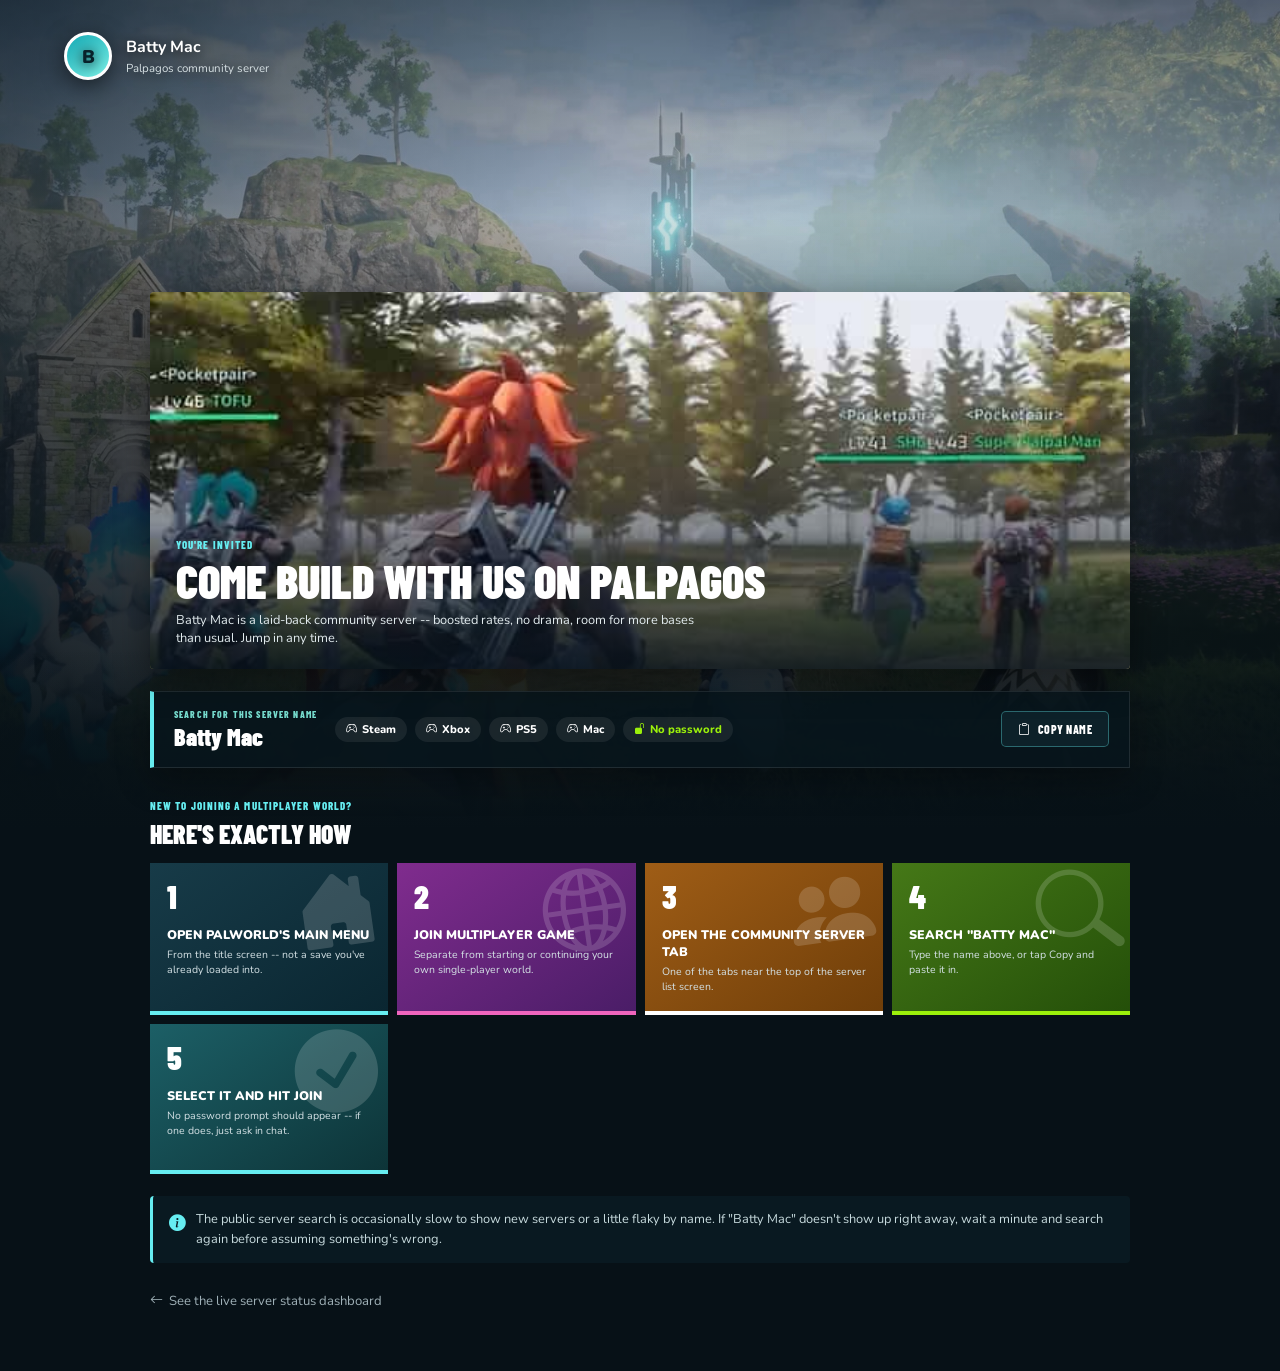
==== commit f1645de3: "Fix join page hero to crop as a horizontal banner instead of square" ====
--- a/join/index.html
+++ b/join/index.html
@@ -5,6 +5,15 @@
   <meta name="viewport" content="width=device-width, initial-scale=1">
   <meta name="theme-color" content="#07151c">
   <title>Join Batty Mac · Palworld</title>
+  <meta name="description" content="Come build with us on Palpagos. Batty Mac is a laid-back community Palworld server -- boosted rates, no password, room for more bases than usual.">
+  <meta property="og:type" content="website">
+  <meta property="og:title" content="Join Batty Mac · Palworld">
+  <meta property="og:description" content="Come build with us on Palpagos. Boosted rates, no password, room for more bases than usual. Search &quot;Batty Mac&quot; in the Community Server tab.">
+  <meta property="og:image" content="https://battydev.com/palworld/join/og-card.jpg">
+  <meta property="og:image:width" content="1200">
+  <meta property="og:image:height" content="630">
+  <meta property="og:url" content="https://battydev.com/palworld/join/">
+  <meta name="twitter:card" content="summary_large_image">
   <link rel="stylesheet" href="https://cdn.jsdelivr.net/npm/bootstrap-icons@1.13.1/font/bootstrap-icons.min.css">
   <link rel="stylesheet" href="../concept-launcher.css?v=33">
   <style>
@@ -13,8 +22,8 @@
        this page stays visually identical to the rest of the site. */
     body{padding-bottom:60px}
     .join-shell{width:min(980px,calc(100% - 40px));margin:clamp(150px,20vh,240px) auto 0}
-    .join-hero{position:relative;min-height:230px;border-radius:4px;overflow:hidden;box-shadow:0 12px 34px #0007;margin-bottom:22px}
-    .join-hero img{width:100%;height:100%;object-fit:cover;object-position:center 40%}
+    .join-hero{position:relative;aspect-ratio:2.6/1;min-height:190px;border-radius:4px;overflow:hidden;box-shadow:0 12px 34px #0007;margin-bottom:22px}
+    .join-hero img{width:100%;height:100%;object-fit:cover;object-position:center 38%}
     .join-hero:after{content:"";position:absolute;inset:0;background:linear-gradient(0deg,#07121ce8 0,transparent 70%)}
     .join-hero-copy{position:absolute;z-index:1;left:26px;right:26px;bottom:22px}
     .join-hero-copy small{font:800 .68rem "Barlow Condensed","Arial Narrow",sans-serif;letter-spacing:.1em;color:var(--aqua);text-transform:uppercase}
@@ -56,7 +65,7 @@
       .join-shell{margin-top:95px}
       .join-info{grid-template-columns:1fr;text-align:left}
       .copy-btn{width:100%;justify-content:center}
-      .join-hero{min-height:190px}
+      .join-hero{aspect-ratio:1.5/1;min-height:190px}
     }
   </style>
 </head>
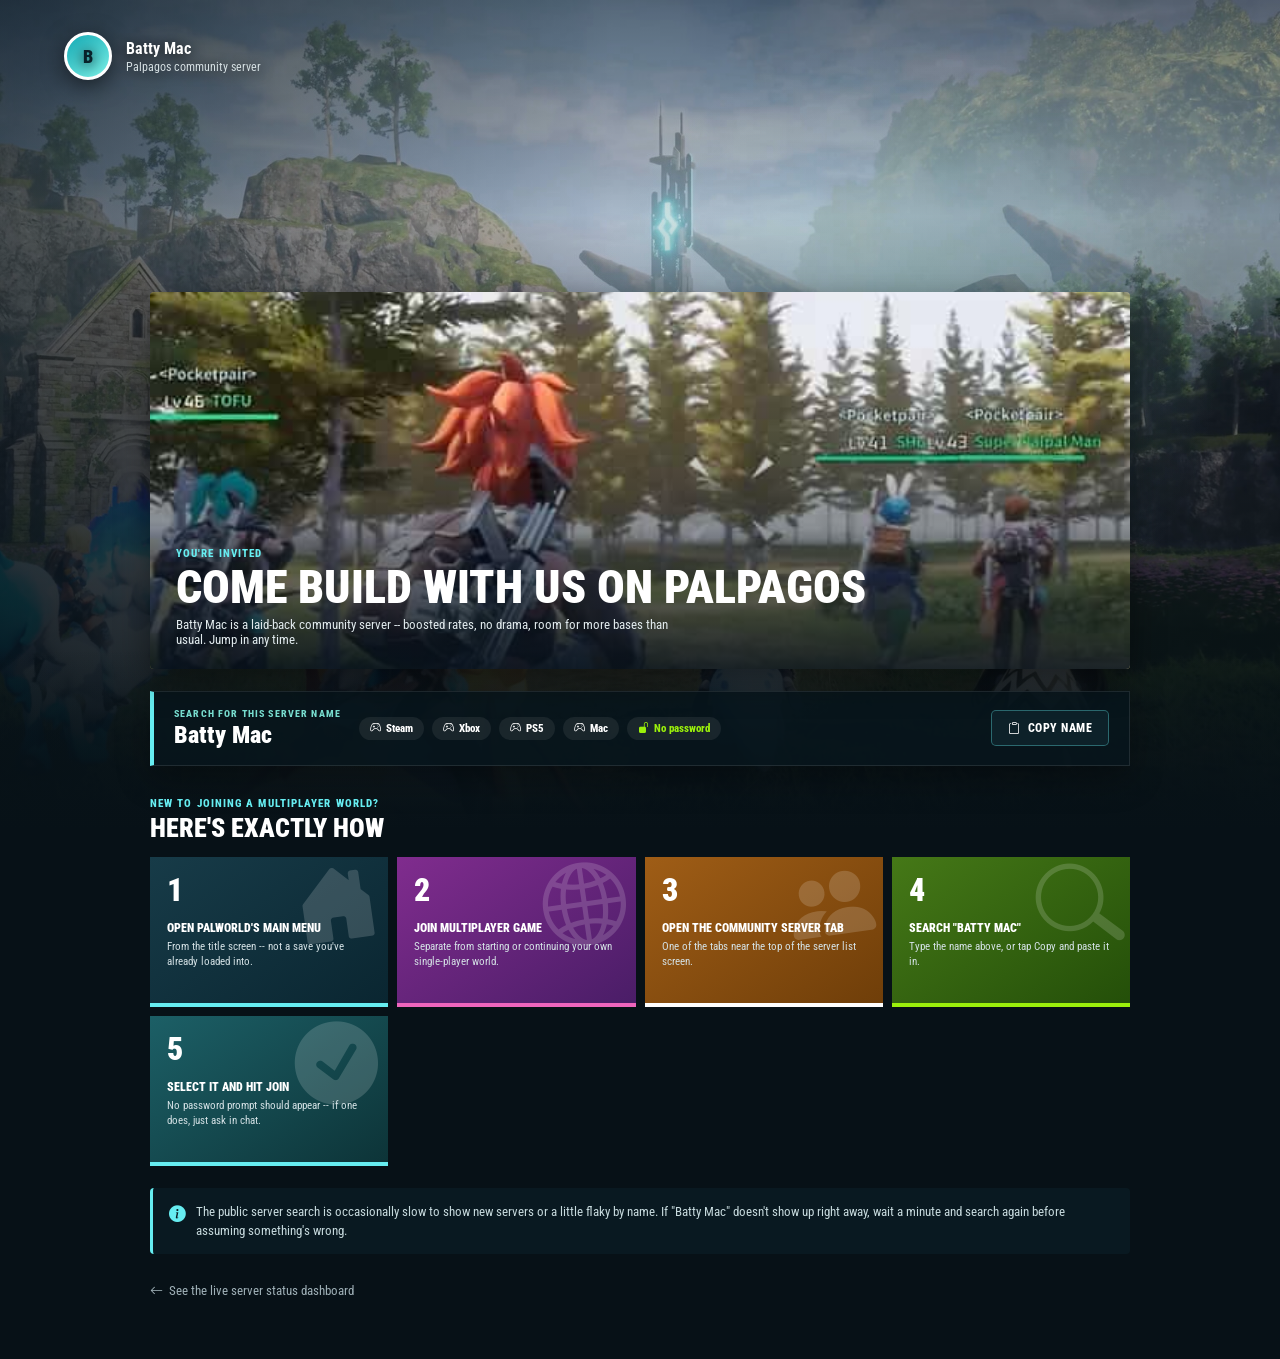
==== commit 5491046e: "Switch sitewide typography from Barlow Condensed/Nunito to Roboto Condensed" ====
--- a/join/index.html
+++ b/join/index.html
@@ -15,7 +15,7 @@
   <meta property="og:url" content="https://battydev.com/palworld/join/">
   <meta name="twitter:card" content="summary_large_image">
   <link rel="stylesheet" href="https://cdn.jsdelivr.net/npm/bootstrap-icons@1.13.1/font/bootstrap-icons.min.css">
-  <link rel="stylesheet" href="../concept-launcher.css?v=33">
+  <link rel="stylesheet" href="../concept-launcher.css?v=34">
   <style>
     /* Join-page-specific additions only -- everything else (fonts, colors,
        header, hero tile, icon tiles) is the dashboard's own stylesheet, so
@@ -26,23 +26,23 @@
     .join-hero img{width:100%;height:100%;object-fit:cover;object-position:center 38%}
     .join-hero:after{content:"";position:absolute;inset:0;background:linear-gradient(0deg,#07121ce8 0,transparent 70%)}
     .join-hero-copy{position:absolute;z-index:1;left:26px;right:26px;bottom:22px}
-    .join-hero-copy small{font:800 .68rem "Barlow Condensed","Arial Narrow",sans-serif;letter-spacing:.1em;color:var(--aqua);text-transform:uppercase}
-    .join-hero-copy h1{margin:4px 0 0;font:900 clamp(1.9rem,5vw,2.9rem) "Barlow Condensed","Arial Narrow",sans-serif;text-transform:uppercase;line-height:.95}
+    .join-hero-copy small{font:800 .68rem "Roboto Condensed","Arial Narrow",sans-serif;letter-spacing:.1em;color:var(--aqua);text-transform:uppercase}
+    .join-hero-copy h1{margin:4px 0 0;font:900 clamp(1.9rem,5vw,2.9rem) "Roboto Condensed","Arial Narrow",sans-serif;text-transform:uppercase;line-height:.95}
     .join-hero-copy p{max-width:520px;margin:8px 0 0;color:#e1eaed;font-size:.8rem}
 
     .join-info{display:grid;grid-template-columns:auto 1fr auto;align-items:center;gap:18px;background:#07151ddb;border:1px solid #ffffff19;border-left:4px solid var(--aqua);padding:16px 20px;margin-bottom:26px;box-shadow:0 12px 34px #0005}
-    .join-info-name small{display:block;color:#78ded0;font:800 .6rem "Barlow Condensed","Arial Narrow",sans-serif;letter-spacing:.12em;text-transform:uppercase}
-    .join-info-name strong{display:block;margin-top:2px;font:900 1.5rem "Barlow Condensed","Arial Narrow",sans-serif}
+    .join-info-name small{display:block;color:#78ded0;font:800 .6rem "Roboto Condensed","Arial Narrow",sans-serif;letter-spacing:.12em;text-transform:uppercase}
+    .join-info-name strong{display:block;margin-top:2px;font:900 1.5rem "Roboto Condensed","Arial Narrow",sans-serif}
     .join-info-chips{display:flex;flex-wrap:wrap;gap:8px}
     .join-info-chips span{display:flex;align-items:center;gap:5px;padding:5px 11px;border-radius:20px;background:#ffffff12;font-size:.7rem;font-weight:800}
     .join-info-chips .no-pw{color:var(--green)}
-    .copy-btn{display:flex;align-items:center;gap:7px;padding:10px 16px;border:1px solid #66edf159;border-radius:5px;background:#0d2129;color:#fff;font:800 .74rem "Barlow Condensed","Arial Narrow",sans-serif;letter-spacing:.04em;text-transform:uppercase;cursor:pointer;transition:.15s ease;white-space:nowrap}
+    .copy-btn{display:flex;align-items:center;gap:7px;padding:10px 16px;border:1px solid #66edf159;border-radius:5px;background:#0d2129;color:#fff;font:800 .74rem "Roboto Condensed","Arial Narrow",sans-serif;letter-spacing:.04em;text-transform:uppercase;cursor:pointer;transition:.15s ease;white-space:nowrap}
     .copy-btn:hover,.copy-btn:focus-visible{background:#66edf11f;border-color:var(--aqua);outline:none}
     .copy-btn.copied{background:var(--green);border-color:var(--green);color:#08222a}
 
     .join-steps-head{margin:0 0 14px}
-    .join-steps-head small{color:var(--aqua);font:800 .68rem "Barlow Condensed","Arial Narrow",sans-serif;letter-spacing:.1em;text-transform:uppercase}
-    .join-steps-head h2{margin:2px 0 0;font:900 1.6rem "Barlow Condensed","Arial Narrow",sans-serif;text-transform:uppercase}
+    .join-steps-head small{color:var(--aqua);font:800 .68rem "Roboto Condensed","Arial Narrow",sans-serif;letter-spacing:.1em;text-transform:uppercase}
+    .join-steps-head h2{margin:2px 0 0;font:900 1.6rem "Roboto Condensed","Arial Narrow",sans-serif;text-transform:uppercase}
 
     .join-steps{display:grid;grid-template-columns:repeat(auto-fit,minmax(190px,1fr));gap:9px;margin-bottom:22px}
     .join-step{position:relative;min-height:150px;padding:17px;overflow:hidden;background:linear-gradient(145deg,#173b48,#0a2631);border-bottom:4px solid var(--aqua);isolation:isolate}
@@ -51,7 +51,7 @@
     .join-step:nth-child(4n+4){background:linear-gradient(145deg,#457817,#244f09);border-color:var(--green)}
     .join-step:nth-child(4n+5){background:linear-gradient(145deg,#1c5f66,#0d3438);border-color:var(--aqua)}
     .join-step .step-art{position:absolute;z-index:-1;right:10px;top:6px;color:#fff;font-size:5.2rem;line-height:1;opacity:.16;transform:rotate(-8deg)}
-    .join-step strong{position:relative;display:block;font:900 2rem/1 "Barlow Condensed","Arial Narrow",sans-serif}
+    .join-step strong{position:relative;display:block;font:900 2rem/1 "Roboto Condensed","Arial Narrow",sans-serif}
     .join-step span{position:relative;display:block;margin-top:14px;font-size:.78rem;font-weight:900;text-transform:uppercase}
     .join-step small{position:relative;display:block;margin-top:5px;color:#d4e1e5;font-size:.66rem;line-height:1.4}
 
--- a/concept-launcher.css
+++ b/concept-launcher.css
@@ -1,6 +1,6 @@
-@import url("https://fonts.googleapis.com/css2?family=Barlow+Condensed:wght@600;700;800;900&family=Nunito:wght@600;700;800;900&display=swap");
-
-:root{color-scheme:dark;--ink:#fff;--muted:#cad5d9;--aqua:#66edf1;--green:#9bf00b;--pink:#f24d9c;--purple:#6449cb;--glass:#101a21b8;--dark:#071117;font-family:"Nunito","Segoe UI",sans-serif}
+@import url("https://fonts.googleapis.com/css2?family=Roboto+Condensed:wght@400;600;700;800;900&display=swap");
+
+:root{color-scheme:dark;--ink:#fff;--muted:#cad5d9;--aqua:#66edf1;--green:#9bf00b;--pink:#f24d9c;--purple:#6449cb;--glass:#101a21b8;--dark:#071117;font-family:"Roboto Condensed","Arial Narrow",sans-serif}
 *{box-sizing:border-box}html{scroll-behavior:smooth}body{min-width:320px;margin:0;background:#071117;color:var(--ink)}a{color:inherit;text-decoration:none}
 .wallpaper{position:fixed;z-index:-2;inset:0;background:linear-gradient(180deg,#0610167a 0,#07101720 24%,#071017a8 60%,#071117 92%),linear-gradient(90deg,#0410158f,transparent 48%),url("official-adventure-hd.jpg") center 38%/cover no-repeat}
 .wallpaper:after{content:"";position:absolute;inset:0;background:radial-gradient(circle at 70% 40%,#69dbe72e,transparent 31%),linear-gradient(0deg,#071117 0,transparent 28%)}
@@ -14,18 +14,18 @@
 main{width:min(1540px,calc(100% - 40px));margin:clamp(90px,14vh,165px) auto 0}.dashboard-row{display:flex;align-items:end;gap:12px;overflow-x:auto;overflow-y:hidden;padding:8px 7px 13px;scrollbar-width:none}.dashboard-row::-webkit-scrollbar{display:none}
 .home-tile{position:relative;flex:0 0 148px;width:148px;height:148px;overflow:hidden;background:#2a3240;box-shadow:0 8px 24px #0007;transition:transform .16s ease,filter .16s ease,outline-color .16s ease}.home-tile:hover,.home-tile:focus-visible{z-index:3;transform:translateY(-8px) scale(1.025);filter:brightness(1.08);outline:4px solid #fff;outline-offset:3px}
 .selected-tile{flex-basis:210px;width:210px;height:210px;overflow:visible;background:#11202a;outline:5px solid var(--pink);outline-offset:4px;box-shadow:0 0 0 9px #f24d9c26,0 12px 36px #0009}.selected-tile:after{content:"";position:absolute;z-index:-1;inset:-18px;border:2px solid #f24d9c2e;clip-path:polygon(0 12%,100% 0,91% 100%,7% 93%)}.selected-tile>img,.image-tile>img{width:100%;height:100%;object-fit:cover}.selected-tile>img{filter:saturate(1.12)}.selected-tile:before{content:"";position:absolute;inset:0;background:linear-gradient(0deg,#08131be8 0,transparent 62%)}
-.game-logo{position:absolute;left:14px;top:18px;display:flex;align-items:baseline;filter:drop-shadow(0 3px 5px #000)}.game-logo span,.game-logo b{font:900 1.9rem/.8 "Barlow Condensed","Arial Narrow",sans-serif;font-style:italic;letter-spacing:-.06em}.game-logo b{color:var(--aqua)}.tile-caption{position:absolute;left:0;right:0;bottom:0;display:flex;align-items:center;justify-content:space-between;padding:12px 13px;background:#07131ddd}.tile-caption>span{display:flex;flex-direction:column}.tile-caption b{font-size:.9rem}.tile-caption small{color:#b9cbd1;font-size:.73rem}.tile-caption>i{width:8px;height:8px;border-radius:50%;background:#ff6c7a}.tile-caption>i.is-online{background:var(--green);box-shadow:0 0 10px var(--green)}
-.live-tile,.day-tile,.fps-tile{display:flex;flex-direction:column;align-items:center;justify-content:center;text-align:center}.live-tile{background:linear-gradient(135deg,#7b19b8,#df338e)}.day-tile{background:linear-gradient(145deg,#ff4c9b,#d93478)}.fps-tile{background:linear-gradient(145deg,#0cb5c2,#087993)}.tile-icon{font-size:2.4rem;line-height:1}.home-tile>strong{margin-top:9px;font:900 2.45rem/.8 "Barlow Condensed","Arial Narrow",sans-serif}.home-tile>span:last-child{margin-top:8px;font-size:.68rem}.home-tile i{font-style:normal}.image-tile:after{content:"";position:absolute;inset:0;background:linear-gradient(0deg,#050c10e6,transparent 70%)}.image-tile>span{position:absolute;z-index:1;left:11px;right:11px;bottom:10px;display:flex;flex-direction:column;margin:0}.image-tile b{font-size:.82rem}.image-tile small{color:#d4e0e4;font-size:.73rem}.world-tile img{filter:saturate(1.15)}.guild-shortcut img{object-position:56% center}
-
-.feature-row{align-items:stretch;margin-top:4px}.feature-tile{position:relative;flex:1 0 250px;min-height:190px;overflow:hidden;box-shadow:0 9px 25px #0007}.feature-tile img{width:100%;height:100%;object-fit:cover}.feature-tile:after{content:"";position:absolute;inset:0;background:linear-gradient(0deg,#07121ce8 0,transparent 68%)}.feature-tile>div:not(.feature-symbol){position:absolute;z-index:1;left:22px;right:22px;bottom:18px}.feature-tile small{font:800 .62rem "Barlow Condensed","Arial Narrow",sans-serif;letter-spacing:.08em}.feature-tile h1{margin:3px 0 0;font:900 2.7rem/.9 "Barlow Condensed","Arial Narrow",sans-serif;text-transform:uppercase}.feature-tile p{max-width:460px;margin:6px 0 0;color:#e1eaed;font-size:.72rem}.welcome-feature{flex-grow:1.35}.welcome-feature img{object-position:center 57%}.uptime-feature{max-width:320px;background:linear-gradient(145deg,#11b3c4,#096876)}.uptime-feature:after{background:radial-gradient(circle at 25% 15%,#ffffff25,transparent 30%)}.uptime-feature>div:not(.feature-symbol),.base-feature>div{display:flex;flex-direction:column}.uptime-feature strong,.base-feature strong{font:900 2.5rem "Barlow Condensed","Arial Narrow",sans-serif}.uptime-feature span,.base-feature span{color:#d7e5e8;font-size:.66rem}.feature-symbol{position:absolute;right:25px;top:22px;color:#ffffff26;font-size:5.5rem}.base-feature{max-width:370px}.base-feature img{filter:saturate(1.15)}.base-feature>div{position:absolute}
-
-.content-shelf{margin-top:90px;padding:30px;background:#08141bea;border:1px solid #ffffff1f;box-shadow:0 20px 60px #0006;backdrop-filter:blur(17px)}.content-shelf>header{display:flex;align-items:end;justify-content:space-between;margin-bottom:22px}.content-shelf>header small{color:var(--aqua);font:800 .65rem "Barlow Condensed","Arial Narrow",sans-serif;letter-spacing:.08em}.content-shelf h2{margin:3px 0 0;font:900 clamp(2rem,4vw,4rem)/.9 "Barlow Condensed","Arial Narrow",sans-serif;text-transform:uppercase}.content-shelf>header>span{display:flex;align-items:center;gap:8px;color:#b8c8ce;font-size:.65rem}kbd{display:inline-grid;place-items:center;min-width:25px;height:25px;padding:0;border:0;border-radius:50%;background:#fff;color:#091319;font:900 .7rem "Nunito";box-shadow:none}
-.modifier-grid{display:grid;grid-template-columns:repeat(4,1fr);gap:9px}.concept-highlight{position:relative;min-height:150px;padding:19px;overflow:hidden;background:linear-gradient(145deg,#173b48,#0a2631);border-bottom:4px solid var(--aqua)}.concept-highlight:nth-child(4n+2){background:linear-gradient(145deg,#802c8e,#4a1d67);border-color:#ef65bd}.concept-highlight:nth-child(4n+3){background:linear-gradient(145deg,#9f5d16,#6f3e09);border-color:var(--gold)}.concept-highlight:nth-child(4n+4){background:linear-gradient(145deg,#457817,#244f09);border-color:var(--green)}.concept-highlight:after{content:"";position:absolute;right:-30px;top:-45px;width:110px;height:110px;border:23px solid #ffffff0b;border-radius:50%}.concept-highlight strong{display:block;font:900 2.9rem/.85 "Barlow Condensed","Arial Narrow",sans-serif}.concept-highlight span{display:block;margin-top:26px;font-size:.8rem;font-weight:900;text-transform:uppercase}.concept-highlight small{display:block;margin-top:4px;color:#d4e1e5;font-size:.62rem}
+.game-logo{position:absolute;left:14px;top:18px;display:flex;align-items:baseline;filter:drop-shadow(0 3px 5px #000)}.game-logo span,.game-logo b{font:900 1.9rem/.8 "Roboto Condensed","Arial Narrow",sans-serif;font-style:italic;letter-spacing:-.06em}.game-logo b{color:var(--aqua)}.tile-caption{position:absolute;left:0;right:0;bottom:0;display:flex;align-items:center;justify-content:space-between;padding:12px 13px;background:#07131ddd}.tile-caption>span{display:flex;flex-direction:column}.tile-caption b{font-size:.9rem}.tile-caption small{color:#b9cbd1;font-size:.73rem}.tile-caption>i{width:8px;height:8px;border-radius:50%;background:#ff6c7a}.tile-caption>i.is-online{background:var(--green);box-shadow:0 0 10px var(--green)}
+.live-tile,.day-tile,.fps-tile{display:flex;flex-direction:column;align-items:center;justify-content:center;text-align:center}.live-tile{background:linear-gradient(135deg,#7b19b8,#df338e)}.day-tile{background:linear-gradient(145deg,#ff4c9b,#d93478)}.fps-tile{background:linear-gradient(145deg,#0cb5c2,#087993)}.tile-icon{font-size:2.4rem;line-height:1}.home-tile>strong{margin-top:9px;font:900 2.45rem/.8 "Roboto Condensed","Arial Narrow",sans-serif}.home-tile>span:last-child{margin-top:8px;font-size:.68rem}.home-tile i{font-style:normal}.image-tile:after{content:"";position:absolute;inset:0;background:linear-gradient(0deg,#050c10e6,transparent 70%)}.image-tile>span{position:absolute;z-index:1;left:11px;right:11px;bottom:10px;display:flex;flex-direction:column;margin:0}.image-tile b{font-size:.82rem}.image-tile small{color:#d4e0e4;font-size:.73rem}.world-tile img{filter:saturate(1.15)}.guild-shortcut img{object-position:56% center}
+
+.feature-row{align-items:stretch;margin-top:4px}.feature-tile{position:relative;flex:1 0 250px;min-height:190px;overflow:hidden;box-shadow:0 9px 25px #0007}.feature-tile img{width:100%;height:100%;object-fit:cover}.feature-tile:after{content:"";position:absolute;inset:0;background:linear-gradient(0deg,#07121ce8 0,transparent 68%)}.feature-tile>div:not(.feature-symbol){position:absolute;z-index:1;left:22px;right:22px;bottom:18px}.feature-tile small{font:800 .62rem "Roboto Condensed","Arial Narrow",sans-serif;letter-spacing:.08em}.feature-tile h1{margin:3px 0 0;font:900 2.7rem/.9 "Roboto Condensed","Arial Narrow",sans-serif;text-transform:uppercase}.feature-tile p{max-width:460px;margin:6px 0 0;color:#e1eaed;font-size:.72rem}.welcome-feature{flex-grow:1.35}.welcome-feature img{object-position:center 57%}.uptime-feature{max-width:320px;background:linear-gradient(145deg,#11b3c4,#096876)}.uptime-feature:after{background:radial-gradient(circle at 25% 15%,#ffffff25,transparent 30%)}.uptime-feature>div:not(.feature-symbol),.base-feature>div{display:flex;flex-direction:column}.uptime-feature strong,.base-feature strong{font:900 2.5rem "Roboto Condensed","Arial Narrow",sans-serif}.uptime-feature span,.base-feature span{color:#d7e5e8;font-size:.66rem}.feature-symbol{position:absolute;right:25px;top:22px;color:#ffffff26;font-size:5.5rem}.base-feature{max-width:370px}.base-feature img{filter:saturate(1.15)}.base-feature>div{position:absolute}
+
+.content-shelf{margin-top:90px;padding:30px;background:#08141bea;border:1px solid #ffffff1f;box-shadow:0 20px 60px #0006;backdrop-filter:blur(17px)}.content-shelf>header{display:flex;align-items:end;justify-content:space-between;margin-bottom:22px}.content-shelf>header small{color:var(--aqua);font:800 .65rem "Roboto Condensed","Arial Narrow",sans-serif;letter-spacing:.08em}.content-shelf h2{margin:3px 0 0;font:900 clamp(2rem,4vw,4rem)/.9 "Roboto Condensed","Arial Narrow",sans-serif;text-transform:uppercase}.content-shelf>header>span{display:flex;align-items:center;gap:8px;color:#b8c8ce;font-size:.65rem}kbd{display:inline-grid;place-items:center;min-width:25px;height:25px;padding:0;border:0;border-radius:50%;background:#fff;color:#091319;font:900 .7rem "Roboto Condensed";box-shadow:none}
+.modifier-grid{display:grid;grid-template-columns:repeat(4,1fr);gap:9px}.concept-highlight{position:relative;min-height:150px;padding:19px;overflow:hidden;background:linear-gradient(145deg,#173b48,#0a2631);border-bottom:4px solid var(--aqua)}.concept-highlight:nth-child(4n+2){background:linear-gradient(145deg,#802c8e,#4a1d67);border-color:#ef65bd}.concept-highlight:nth-child(4n+3){background:linear-gradient(145deg,#9f5d16,#6f3e09);border-color:var(--gold)}.concept-highlight:nth-child(4n+4){background:linear-gradient(145deg,#457817,#244f09);border-color:var(--green)}.concept-highlight:after{content:"";position:absolute;right:-30px;top:-45px;width:110px;height:110px;border:23px solid #ffffff0b;border-radius:50%}.concept-highlight strong{display:block;font:900 2.9rem/.85 "Roboto Condensed","Arial Narrow",sans-serif}.concept-highlight span{display:block;margin-top:26px;font-size:.8rem;font-weight:900;text-transform:uppercase}.concept-highlight small{display:block;margin-top:4px;color:#d4e1e5;font-size:.62rem}
 
 .two-shelves{display:grid;grid-template-columns:.72fr 1.28fr;gap:16px;margin-bottom:130px}.two-shelves .content-shelf{margin-top:16px}.party-list{display:grid;gap:8px;margin:0;padding:0;list-style:none}.party-list li{display:flex;align-items:center;gap:13px;padding:10px;background:#13242dd1;border-left:3px solid var(--green)}.party-list li>span{display:grid;place-items:center;width:37px;height:37px;border-radius:50%;background:linear-gradient(145deg,#82f8ed,#1ca5b5);color:#06222a;font-weight:900}.party-list strong{font-size:.8rem}.live-label{color:var(--green)!important;font-weight:900}.live-label i{display:inline-block}
-.guild-grid{display:grid;grid-template-columns:repeat(2,1fr);gap:8px}.concept-guild{position:relative;min-height:145px;padding:17px;overflow:hidden;background:linear-gradient(135deg,#162e39,#0b202a);border:1px solid #ffffff12}.concept-guild:after{content:"";position:absolute;right:-40px;bottom:-55px;width:120px;height:120px;border:24px solid #ffffff08;border-radius:50%}.concept-guild h3{position:relative;z-index:1;margin:0 0 14px;font:900 1.2rem "Barlow Condensed","Arial Narrow",sans-serif;text-transform:uppercase}.concept-seal{position:relative;z-index:1;display:flex;align-items:center;gap:10px}.concept-seal>b{display:grid;place-items:center;width:36px;height:36px;border:2px solid var(--aqua);border-radius:50%;color:var(--aqua)}.concept-seal span strong,.concept-seal span small{display:block}.concept-seal span strong{font-size:.72rem}.concept-seal span small,.concept-guild p{color:#aebfc6;font-size:.76rem}.concept-guild p{position:relative;z-index:1;margin:10px 0 0}
-
-.controller-bar{position:fixed;z-index:20;left:0;right:0;bottom:0;display:flex;align-items:center;gap:22px;min-height:56px;padding:10px clamp(20px,5vw,88px);background:#080d12e8;border-top:1px solid #ffffff20;backdrop-filter:blur(15px);font:700 .65rem "Barlow Condensed","Arial Narrow",sans-serif;letter-spacing:.06em;text-transform:uppercase}.controller-bar span{display:flex;align-items:center;gap:7px}.controller-bar span:nth-child(2) kbd{background:#ef5e64}.controller-bar span:nth-child(3) kbd{background:#efcc3d}.controller-bar small{margin-left:auto;color:#82939b}
+.guild-grid{display:grid;grid-template-columns:repeat(2,1fr);gap:8px}.concept-guild{position:relative;min-height:145px;padding:17px;overflow:hidden;background:linear-gradient(135deg,#162e39,#0b202a);border:1px solid #ffffff12}.concept-guild:after{content:"";position:absolute;right:-40px;bottom:-55px;width:120px;height:120px;border:24px solid #ffffff08;border-radius:50%}.concept-guild h3{position:relative;z-index:1;margin:0 0 14px;font:900 1.2rem "Roboto Condensed","Arial Narrow",sans-serif;text-transform:uppercase}.concept-seal{position:relative;z-index:1;display:flex;align-items:center;gap:10px}.concept-seal>b{display:grid;place-items:center;width:36px;height:36px;border:2px solid var(--aqua);border-radius:50%;color:var(--aqua)}.concept-seal span strong,.concept-seal span small{display:block}.concept-seal span strong{font-size:.72rem}.concept-seal span small,.concept-guild p{color:#aebfc6;font-size:.76rem}.concept-guild p{position:relative;z-index:1;margin:10px 0 0}
+
+.controller-bar{position:fixed;z-index:20;left:0;right:0;bottom:0;display:flex;align-items:center;gap:22px;min-height:56px;padding:10px clamp(20px,5vw,88px);background:#080d12e8;border-top:1px solid #ffffff20;backdrop-filter:blur(15px);font:700 .65rem "Roboto Condensed","Arial Narrow",sans-serif;letter-spacing:.06em;text-transform:uppercase}.controller-bar span{display:flex;align-items:center;gap:7px}.controller-bar span:nth-child(2) kbd{background:#ef5e64}.controller-bar span:nth-child(3) kbd{background:#efcc3d}.controller-bar small{margin-left:auto;color:#82939b}
 
 @media(max-width:1000px){.home-bar{grid-template-columns:1fr auto}.system-icons{grid-row:2;grid-column:1/-1;justify-content:center;margin-top:18px}.system-status{grid-column:2}.connection{display:none}main{margin-top:clamp(60px,11vh,110px)}.two-shelves{grid-template-columns:1fr}.modifier-grid{grid-template-columns:repeat(2,1fr)}.uptime-feature,.base-feature{max-width:none}.feature-tile{flex-basis:280px}}
 @media(max-width:660px){.home-bar{min-height:80px;padding:13px 16px}.account small,.achievement,.menu-mark{display:none}.gamerpic{width:38px;height:38px}.system-icons{position:absolute;top:73px;left:0;right:0;margin:0}.system-icons a{width:39px;height:39px}.system-status{gap:8px}.system-status time{font-size:.68rem}main{width:calc(100% - 18px);margin-top:95px}.dashboard-row{gap:9px}.home-tile{flex-basis:118px;width:118px;height:118px}.selected-tile{flex-basis:165px;width:165px;height:165px}.game-logo span,.game-logo b{font-size:1.45rem}.feature-tile{flex-basis:260px;min-height:165px}.content-shelf{margin-top:55px;padding:19px 14px}.content-shelf>header{align-items:start}.content-shelf>header>span{display:none}.modifier-grid{gap:6px}.concept-highlight{min-height:125px;padding:15px}.concept-highlight strong{font-size:2.25rem}.concept-highlight span{margin-top:19px;font-size:.68rem}.guild-grid{grid-template-columns:1fr}.two-shelves{gap:0;margin-bottom:90px}.two-shelves .content-shelf{margin-top:10px}.controller-bar{gap:12px;padding:9px 14px}.controller-bar small{display:none}}
@@ -42,7 +42,7 @@
 .content-screen{min-height:520px;margin-top:0;margin-bottom:120px}
 .screen-intro{max-width:680px;margin:-5px 0 27px;color:#c6d4d9;font-size:.82rem;line-height:1.65}
 .party-shelf,.guild-shelf,.details-screen{max-width:1100px;margin-right:auto;margin-left:auto}
-.controller-bar button{display:flex;align-items:center;gap:7px;padding:0;border:0;background:transparent;color:#fff;font:700 .65rem "Barlow Condensed","Arial Narrow",sans-serif;letter-spacing:.06em;text-transform:uppercase;cursor:pointer}
+.controller-bar button{display:flex;align-items:center;gap:7px;padding:0;border:0;background:transparent;color:#fff;font:700 .65rem "Roboto Condensed","Arial Narrow",sans-serif;letter-spacing:.06em;text-transform:uppercase;cursor:pointer}
 .controller-bar button kbd{background:#ef5e64}
 
 /* Settings artwork — one motif per mechanic */
@@ -69,18 +69,18 @@
 .setting-base-radius{background:radial-gradient(circle at 82% 36%,transparent 0 30px,#ffffff18 31px 33px,transparent 34px 53px,#ffffff10 54px 56px,transparent 57px),linear-gradient(145deg,#087c7b,#064449);border-color:#5bfff1}
 .setting-base-radius .setting-art{color:#b9fff9;transform:none}
 
-.detail-grid{display:grid;grid-template-columns:repeat(3,1fr);gap:10px}.detail-grid article{position:relative;min-height:170px;display:flex;flex-direction:column;justify-content:flex-end;overflow:hidden;padding:21px;background:linear-gradient(145deg,#173b48,#0a2631);border-bottom:4px solid var(--aqua)}.detail-grid article:nth-child(2n){background:linear-gradient(145deg,#4f337e,#2a1c50);border-color:#bb8cff}.detail-grid article:nth-child(3n){background:linear-gradient(145deg,#52731b,#29430d);border-color:var(--green)}.detail-grid article>i{position:absolute;right:18px;top:13px;color:#ffffff26;font-size:4.8rem}.detail-grid small{color:#c7d5da;font:800 .78rem "Barlow Condensed","Arial Narrow",sans-serif;letter-spacing:.08em}.detail-grid strong{margin-top:5px;font:900 2rem "Barlow Condensed","Arial Narrow",sans-serif;text-transform:uppercase}
+.detail-grid{display:grid;grid-template-columns:repeat(3,1fr);gap:10px}.detail-grid article{position:relative;min-height:170px;display:flex;flex-direction:column;justify-content:flex-end;overflow:hidden;padding:21px;background:linear-gradient(145deg,#173b48,#0a2631);border-bottom:4px solid var(--aqua)}.detail-grid article:nth-child(2n){background:linear-gradient(145deg,#4f337e,#2a1c50);border-color:#bb8cff}.detail-grid article:nth-child(3n){background:linear-gradient(145deg,#52731b,#29430d);border-color:var(--green)}.detail-grid article>i{position:absolute;right:18px;top:13px;color:#ffffff26;font-size:4.8rem}.detail-grid small{color:#c7d5da;font:800 .78rem "Roboto Condensed","Arial Narrow",sans-serif;letter-spacing:.08em}.detail-grid strong{margin-top:5px;font:900 2rem "Roboto Condensed","Arial Narrow",sans-serif;text-transform:uppercase}
 
 @media(max-width:1000px){.system-icons button{width:39px;height:39px}.detail-grid{grid-template-columns:repeat(2,1fr)}}
 @media(max-width:660px){.content-screen{min-height:440px;margin-bottom:90px}.detail-grid{grid-template-columns:1fr 1fr}.detail-grid article{min-height:135px;padding:15px}.detail-grid article>i{font-size:3.8rem}.detail-grid strong{font-size:1.45rem}.concept-highlight .setting-art{font-size:5.4rem}}
 @media(max-width:420px){.system-icons button{width:37px;height:37px}.detail-grid{grid-template-columns:1fr}.detail-grid article{min-height:125px}}
 
 /* Players: online and previously seen */
-.people-columns{display:grid;grid-template-columns:1fr 1fr;gap:14px}.people-columns>section{min-height:330px;padding:22px;background:#0e2029c9;border-top:4px solid var(--green)}.people-columns>section.offline-section{border-color:#77868d;background:#111c22d6}.people-columns h3,.overkill-columns h3{display:flex;align-items:center;gap:9px;margin:0 0 18px;font:800 1rem "Barlow Condensed","Arial Narrow",sans-serif;letter-spacing:.05em;text-transform:uppercase}.people-columns h3 i{color:var(--green)}.offline-section h3 i{color:#a7b3b8}
+.people-columns{display:grid;grid-template-columns:1fr 1fr;gap:14px}.people-columns>section{min-height:330px;padding:22px;background:#0e2029c9;border-top:4px solid var(--green)}.people-columns>section.offline-section{border-color:#77868d;background:#111c22d6}.people-columns h3,.overkill-columns h3{display:flex;align-items:center;gap:9px;margin:0 0 18px;font:800 1rem "Roboto Condensed","Arial Narrow",sans-serif;letter-spacing:.05em;text-transform:uppercase}.people-columns h3 i{color:var(--green)}.offline-section h3 i{color:#a7b3b8}
 .recent-list{display:grid;gap:8px;margin:0;padding:0;list-style:none}.recent-list li{display:flex;align-items:center;justify-content:space-between;gap:15px;min-height:57px;padding:11px 14px;background:#0a151bc9;border-left:3px solid #718087}.recent-list strong{font-size:.8rem}.recent-list span{color:#a4b2b8;font-size:.65rem;white-space:nowrap}
 
 /* Achievements inferred from the sanitized guild snapshot */
-.achievement-grid{display:grid;grid-template-columns:repeat(3,1fr);gap:10px}.achievement-card{position:relative;display:flex;align-items:center;gap:17px;min-height:160px;overflow:hidden;padding:21px;background:linear-gradient(145deg,#173b48,#0a2631);border-bottom:4px solid var(--aqua)}.achievement-card:after{content:"";position:absolute;right:-42px;top:-52px;width:130px;height:130px;border:25px solid #ffffff0a;transform:rotate(24deg)}.achievement-card>i{position:relative;z-index:1;display:grid;place-items:center;flex:0 0 62px;width:62px;height:62px;border:2px solid #b6fbff;border-radius:50%;color:#b6fbff;font-size:1.7rem;box-shadow:0 0 25px #54eaf12a}.achievement-card>div{position:relative;z-index:1}.achievement-card small{color:#9edce1;font:800 .75rem "Barlow Condensed","Arial Narrow",sans-serif;letter-spacing:.08em;text-transform:uppercase}.achievement-card h3{margin:4px 0;font:900 1.35rem "Barlow Condensed","Arial Narrow",sans-serif;text-transform:uppercase}.achievement-card p{margin:0;color:#c5d6da;font-size:.65rem;line-height:1.45}.achievement-card.rank-3{background:linear-gradient(145deg,#4a347c,#281d4d);border-color:#b88cff}.achievement-card.rank-4{background:linear-gradient(145deg,#8a4f14,#472807);border-color:#ffc35a}.achievement-card.rank-5{background:linear-gradient(145deg,#896f0f,#413306);border-color:#fff06b}.achievement-card.rank-5>i{border-color:#fff06b;color:#fff06b}
+.achievement-grid{display:grid;grid-template-columns:repeat(3,1fr);gap:10px}.achievement-card{position:relative;display:flex;align-items:center;gap:17px;min-height:160px;overflow:hidden;padding:21px;background:linear-gradient(145deg,#173b48,#0a2631);border-bottom:4px solid var(--aqua)}.achievement-card:after{content:"";position:absolute;right:-42px;top:-52px;width:130px;height:130px;border:25px solid #ffffff0a;transform:rotate(24deg)}.achievement-card>i{position:relative;z-index:1;display:grid;place-items:center;flex:0 0 62px;width:62px;height:62px;border:2px solid #b6fbff;border-radius:50%;color:#b6fbff;font-size:1.7rem;box-shadow:0 0 25px #54eaf12a}.achievement-card>div{position:relative;z-index:1}.achievement-card small{color:#9edce1;font:800 .75rem "Roboto Condensed","Arial Narrow",sans-serif;letter-spacing:.08em;text-transform:uppercase}.achievement-card h3{margin:4px 0;font:900 1.35rem "Roboto Condensed","Arial Narrow",sans-serif;text-transform:uppercase}.achievement-card p{margin:0;color:#c5d6da;font-size:.65rem;line-height:1.45}.achievement-card.rank-3{background:linear-gradient(145deg,#4a347c,#281d4d);border-color:#b88cff}.achievement-card.rank-4{background:linear-gradient(145deg,#8a4f14,#472807);border-color:#ffc35a}.achievement-card.rank-5{background:linear-gradient(145deg,#896f0f,#413306);border-color:#fff06b}.achievement-card.rank-5>i{border-color:#fff06b;color:#fff06b}
 
 /* Data Overload */
 .overkill-screen{max-width:1380px}.overkill-columns{display:grid;grid-template-columns:1fr 1fr;gap:12px;margin-top:14px}.overkill-columns>section{padding:21px;background:#0c1b23d9;border:1px solid #ffffff17}.overkill-columns h3 i{color:var(--aqua)}.configuration-panel{grid-column:1/-1}.data-list{display:grid}.data-list>div{display:grid;grid-template-columns:minmax(140px,1fr) minmax(120px,1.25fr);gap:15px;padding:9px 2px;border-top:1px solid #ffffff14}.data-list span{overflow-wrap:anywhere;color:#9eb0b8;font-size:.64rem}.data-list strong{overflow-wrap:anywhere;text-align:right;font-size:.68rem}.configuration-list{grid-template-columns:1fr 1fr;column-gap:28px}.configuration-list>div{grid-template-columns:minmax(150px,1.5fr) minmax(90px,1fr)}
@@ -90,9 +90,9 @@
 
 /* Boss Radar */
 .boss-tile{display:flex;flex-direction:column;align-items:center;justify-content:center;text-align:center;background:linear-gradient(145deg,#d93b54,#721c3b)}.boss-tile .tile-icon{filter:drop-shadow(0 0 16px #ffadc1)}
-.boss-screen{max-width:1460px}.boss-layout{max-width:860px;margin:0 auto}.boss-roster{background:#07151ddb;border:1px solid #ffffff19;box-shadow:0 12px 34px #0005;padding:15px}.boss-roster-head{min-height:72px;display:flex;align-items:center;justify-content:space-between;gap:18px;margin:-15px -15px 15px;padding:14px 18px;border-bottom:1px solid #ffffff15}.boss-roster-head>div:first-child{display:flex;flex-direction:column}.boss-roster-head small{color:#78ded0;font:800 .75rem "Barlow Condensed","Arial Narrow",sans-serif;letter-spacing:.08em}.boss-roster-head strong{margin-top:3px;font:900 1.05rem "Barlow Condensed","Arial Narrow",sans-serif;text-transform:uppercase}.boss-legend{display:flex;flex-wrap:wrap;justify-content:flex-end;gap:13px;color:#b8c8ce;font-size:.75rem;text-transform:uppercase}.boss-legend span{display:flex;align-items:center;gap:5px}.boss-legend i{width:8px;height:8px;border-radius:50%}.boss-legend .alive{background:#9bf00b;box-shadow:0 0 9px #9bf00b}.boss-legend .down{background:#ff566f}
-.boss-summary{display:grid;grid-template-columns:repeat(3,1fr);gap:6px;margin-bottom:12px}.boss-summary article{min-height:78px;display:flex;flex-direction:column;justify-content:end;padding:10px;background:#122731;border-top:3px solid #80929a}.boss-summary article.alive{border-color:#9bf00b}.boss-summary article.down{border-color:#ff566f}.boss-summary strong{font:900 1.6rem "Barlow Condensed","Arial Narrow",sans-serif}.boss-summary span{color:#aebdc3;font-size:.70rem;text-transform:uppercase}.boss-list{display:grid;grid-template-columns:1fr 1fr;gap:7px;padding-right:2px;scrollbar-color:#45616b transparent}.boss-card{display:grid;grid-template-columns:42px minmax(0,1fr) auto;align-items:center;gap:10px;width:100%;min-height:74px;padding:9px 11px;border:1px solid #ffffff0f;background:#0d2029;color:#fff;text-align:left;text-decoration:none;cursor:pointer}
-.boss-card-link-hint{margin-left:6px;font-size:.7em;opacity:.6}.boss-card:hover,.boss-card:focus-visible,.boss-card.is-selected{background:#173442;border-color:#70d6cf}.boss-card>.boss-state-icon{display:grid;place-items:center;width:38px;height:38px;border-radius:50%;background:#1d333d;color:#87979e}.boss-card.status-alive>.boss-state-icon{background:#263d17;color:#9bf00b}.boss-card.status-down>.boss-state-icon{background:#481d29;color:#ff6e83}.boss-card-copy{min-width:0;display:flex;flex-direction:column}.boss-card-copy strong{overflow:hidden;text-overflow:ellipsis;white-space:nowrap;font:900 .83rem "Barlow Condensed","Arial Narrow",sans-serif;text-transform:uppercase}.boss-card-copy small{margin-top:2px;color:#9fb0b7;font-size:.73rem}.boss-card-time{display:flex;flex-direction:column;align-items:end}.boss-card-time strong{font:900 .88rem "Barlow Condensed","Arial Narrow",sans-serif;white-space:nowrap}.boss-card-time small{color:#91a2a9;font-size:.66rem;text-transform:uppercase}.boss-list-empty{grid-column:1/-1;padding:24px 14px;color:#9fb0b7;text-align:center;font-size:.65rem;line-height:1.55}.boss-privacy{display:flex;align-items:center;gap:8px;margin:13px 0 0;color:#9eb1b8;font-size:.77rem}.boss-privacy i{color:#65d9cd}.live-label [data-boss-signal]{display:inline-block;width:8px;height:8px;border-radius:50%;background:#80929a}.live-label [data-boss-signal].is-live{background:#9bf00b;box-shadow:0 0 12px #9bf00b}
+.boss-screen{max-width:1460px}.boss-layout{max-width:860px;margin:0 auto}.boss-roster{background:#07151ddb;border:1px solid #ffffff19;box-shadow:0 12px 34px #0005;padding:15px}.boss-roster-head{min-height:72px;display:flex;align-items:center;justify-content:space-between;gap:18px;margin:-15px -15px 15px;padding:14px 18px;border-bottom:1px solid #ffffff15}.boss-roster-head>div:first-child{display:flex;flex-direction:column}.boss-roster-head small{color:#78ded0;font:800 .75rem "Roboto Condensed","Arial Narrow",sans-serif;letter-spacing:.08em}.boss-roster-head strong{margin-top:3px;font:900 1.05rem "Roboto Condensed","Arial Narrow",sans-serif;text-transform:uppercase}.boss-legend{display:flex;flex-wrap:wrap;justify-content:flex-end;gap:13px;color:#b8c8ce;font-size:.75rem;text-transform:uppercase}.boss-legend span{display:flex;align-items:center;gap:5px}.boss-legend i{width:8px;height:8px;border-radius:50%}.boss-legend .alive{background:#9bf00b;box-shadow:0 0 9px #9bf00b}.boss-legend .down{background:#ff566f}
+.boss-summary{display:grid;grid-template-columns:repeat(3,1fr);gap:6px;margin-bottom:12px}.boss-summary article{min-height:78px;display:flex;flex-direction:column;justify-content:end;padding:10px;background:#122731;border-top:3px solid #80929a}.boss-summary article.alive{border-color:#9bf00b}.boss-summary article.down{border-color:#ff566f}.boss-summary strong{font:900 1.6rem "Roboto Condensed","Arial Narrow",sans-serif}.boss-summary span{color:#aebdc3;font-size:.70rem;text-transform:uppercase}.boss-list{display:grid;grid-template-columns:1fr 1fr;gap:7px;padding-right:2px;scrollbar-color:#45616b transparent}.boss-card{display:grid;grid-template-columns:42px minmax(0,1fr) auto;align-items:center;gap:10px;width:100%;min-height:74px;padding:9px 11px;border:1px solid #ffffff0f;background:#0d2029;color:#fff;text-align:left;text-decoration:none;cursor:pointer}
+.boss-card-link-hint{margin-left:6px;font-size:.7em;opacity:.6}.boss-card:hover,.boss-card:focus-visible,.boss-card.is-selected{background:#173442;border-color:#70d6cf}.boss-card>.boss-state-icon{display:grid;place-items:center;width:38px;height:38px;border-radius:50%;background:#1d333d;color:#87979e}.boss-card.status-alive>.boss-state-icon{background:#263d17;color:#9bf00b}.boss-card.status-down>.boss-state-icon{background:#481d29;color:#ff6e83}.boss-card-copy{min-width:0;display:flex;flex-direction:column}.boss-card-copy strong{overflow:hidden;text-overflow:ellipsis;white-space:nowrap;font:900 .83rem "Roboto Condensed","Arial Narrow",sans-serif;text-transform:uppercase}.boss-card-copy small{margin-top:2px;color:#9fb0b7;font-size:.73rem}.boss-card-time{display:flex;flex-direction:column;align-items:end}.boss-card-time strong{font:900 .88rem "Roboto Condensed","Arial Narrow",sans-serif;white-space:nowrap}.boss-card-time small{color:#91a2a9;font-size:.66rem;text-transform:uppercase}.boss-list-empty{grid-column:1/-1;padding:24px 14px;color:#9fb0b7;text-align:center;font-size:.65rem;line-height:1.55}.boss-privacy{display:flex;align-items:center;gap:8px;margin:13px 0 0;color:#9eb1b8;font-size:.77rem}.boss-privacy i{color:#65d9cd}.live-label [data-boss-signal]{display:inline-block;width:8px;height:8px;border-radius:50%;background:#80929a}.live-label [data-boss-signal].is-live{background:#9bf00b;box-shadow:0 0 12px #9bf00b}
 .boss-face{position:relative;display:block;width:100%;height:100%;border-radius:50%;overflow:visible}.boss-face img{width:100%;height:100%;border-radius:50%;object-fit:cover;display:block}.boss-status-badge{position:absolute;right:-3px;bottom:-3px;width:16px;height:16px;display:grid;place-items:center;border-radius:50%;font-size:.68rem;border:2px solid #07141e;background:#1d333d;color:#87979e}.boss-card.status-alive .boss-status-badge{background:#193008;color:#9bf00b}.boss-card.status-down .boss-status-badge{background:#3a1319;color:#ff6e83}
 
 @media(max-width:660px){.boss-roster-head{align-items:start;flex-direction:column;margin:-10px -10px 12px}.boss-legend{justify-content:flex-start}.boss-list{grid-template-columns:1fr}.boss-roster{padding:10px}.boss-card{min-height:68px}.boss-privacy{align-items:start;line-height:1.45}}
@@ -114,7 +114,7 @@
 /* World settings: the mechanic name carries the same visual weight as its rate. */
 .concept-highlight{min-height:182px;display:flex;flex-direction:column;justify-content:flex-end}
 .concept-highlight strong,.concept-highlight span{
-  font:900 clamp(2rem,3vw,2.9rem)/.84 "Barlow Condensed","Arial Narrow",sans-serif;
+  font:900 clamp(2rem,3vw,2.9rem)/.84 "Roboto Condensed","Arial Narrow",sans-serif;
   letter-spacing:-.025em;
   text-transform:uppercase;
 }
@@ -139,9 +139,9 @@
 .player-stats{display:grid;grid-template-columns:repeat(4,minmax(0,1fr));gap:8px;margin:13px 0 0}
 .player-stats div{min-width:0;padding:10px 11px;background:#ffffff0d;border-top:3px solid #57dfe5}
 .player-stats dt{color:#aabac0;font-size:.66rem;font-weight:900;letter-spacing:.08em;text-transform:uppercase}
-.player-stats dd{overflow:hidden;margin:3px 0 0;font:800 .82rem "Nunito";text-overflow:ellipsis;white-space:nowrap}
+.player-stats dd{overflow:hidden;margin:3px 0 0;font:800 .82rem "Roboto Condensed";text-overflow:ellipsis;white-space:nowrap}
 .party-sightings{margin-top:14px}
-.party-sightings>small{display:block;color:#aabac0;font:800 .64rem "Barlow Condensed","Arial Narrow",sans-serif;letter-spacing:.08em;text-transform:uppercase}
+.party-sightings>small{display:block;color:#aabac0;font:800 .64rem "Roboto Condensed","Arial Narrow",sans-serif;letter-spacing:.08em;text-transform:uppercase}
 .pal-chips{display:flex;flex-wrap:wrap;gap:5px;margin-top:5px}
 .pal-chips span{padding:5px 7px;background:#12303a;border:1px solid #5bdde73b;color:#d7fbfd;font-size:.71rem;font-weight:800}
 .pal-chips em{color:#82969e;font-size:.71rem;font-style:normal}
@@ -153,10 +153,10 @@
 .guild-grid{grid-template-columns:1fr;gap:13px}
 .guild-detail-card{padding:21px;background:linear-gradient(145deg,#122b36ed,#07171fed);border:1px solid #ffffff17;border-top:4px solid var(--aqua)}
 .guild-detail-card>header{display:flex;align-items:start;justify-content:space-between;gap:20px}
-.guild-detail-card h3{margin:0;font:900 clamp(1.55rem,3vw,2.3rem)/.9 "Barlow Condensed","Arial Narrow",sans-serif;text-transform:uppercase}
+.guild-detail-card h3{margin:0;font:900 clamp(1.55rem,3vw,2.3rem)/.9 "Roboto Condensed","Arial Narrow",sans-serif;text-transform:uppercase}
 .guild-totals{display:flex;flex-wrap:wrap;justify-content:flex-end;gap:7px}
 .guild-totals>span{display:flex;align-items:baseline;gap:6px;padding:7px 10px;background:#0612198f;border-left:3px solid #64e8eb}
-.guild-totals strong{font:900 1.25rem "Barlow Condensed","Arial Narrow",sans-serif}
+.guild-totals strong{font:900 1.25rem "Roboto Condensed","Arial Narrow",sans-serif}
 .guild-totals small{color:#aebdc3;font-size:.66rem;text-transform:uppercase}
 .guild-overview{display:flex;align-items:center;gap:12px;margin:16px 0;padding:12px;background:#ffffff08}
 .guild-overview>b{display:grid;place-items:center;flex:0 0 39px;width:39px;height:39px;border:2px solid var(--aqua);border-radius:50%;color:var(--aqua)}
@@ -165,7 +165,7 @@
 .guild-overview small{margin-top:2px;color:#aebdc3;font-size:.75rem}
 .guild-detail-columns{display:grid;grid-template-columns:minmax(260px,.75fr) minmax(420px,1.25fr);gap:13px}
 .guild-detail-columns>section{min-width:0;padding:14px;background:#06141bbf;border:1px solid #ffffff0e}
-.guild-detail-columns h4{display:flex;align-items:center;gap:8px;margin:0 0 11px;font:900 .82rem "Barlow Condensed","Arial Narrow",sans-serif;letter-spacing:.06em;text-transform:uppercase}
+.guild-detail-columns h4{display:flex;align-items:center;gap:8px;margin:0 0 11px;font:900 .82rem "Roboto Condensed","Arial Narrow",sans-serif;letter-spacing:.06em;text-transform:uppercase}
 .guild-detail-columns h4 i{color:var(--aqua)}
 .guild-member-list,.guild-base-list{display:grid;gap:7px}
 .guild-member{padding:10px;background:#0e242db8;border-left:3px solid #677980}
@@ -177,7 +177,7 @@
 .guild-base{background:#0e242db8;border-left:3px solid #5edbe2}
 .guild-base summary{display:flex;align-items:center;justify-content:space-between;gap:12px;padding:11px;cursor:pointer;list-style:none}
 .guild-base summary::-webkit-details-marker{display:none}
-.guild-base summary:after{content:"+";color:var(--aqua);font:900 1rem "Barlow Condensed","Arial Narrow",sans-serif}
+.guild-base summary:after{content:"+";color:var(--aqua);font:900 1rem "Roboto Condensed","Arial Narrow",sans-serif}
 .guild-base[open] summary:after{content:"–"}
 .guild-base summary strong{font-size:.7rem}
 .guild-base summary span{margin-left:auto;color:#aebec4;font-size:.72rem}
@@ -194,12 +194,12 @@
 .guild-identity{display:flex;align-items:center;gap:14px;min-width:0}
 .guild-crest{display:grid;place-items:center;flex:0 0 62px;width:62px;height:62px;background:linear-gradient(145deg,#56e6eb,#138b9d);color:#07171d;font-size:1.55rem;box-shadow:0 0 0 3px #fff,0 0 0 6px #9bf00b}
 .guild-identity>div{min-width:0}
-.guild-identity small{color:var(--aqua);font:900 .76rem "Barlow Condensed","Arial Narrow",sans-serif;letter-spacing:.08em;text-transform:uppercase}
-.guild-detail-card h3{overflow:hidden;margin:2px 0 0;font:900 clamp(1.55rem,3vw,2.35rem)/.9 "Barlow Condensed","Arial Narrow",sans-serif;text-overflow:ellipsis;text-transform:uppercase;white-space:nowrap}
+.guild-identity small{color:var(--aqua);font:900 .76rem "Roboto Condensed","Arial Narrow",sans-serif;letter-spacing:.08em;text-transform:uppercase}
+.guild-detail-card h3{overflow:hidden;margin:2px 0 0;font:900 clamp(1.55rem,3vw,2.35rem)/.9 "Roboto Condensed","Arial Narrow",sans-serif;text-overflow:ellipsis;text-transform:uppercase;white-space:nowrap}
 .guild-identity p{margin:5px 0 0;color:#b9cbd0;font-size:.65rem}
 .guild-totals{display:grid;grid-template-columns:repeat(3,minmax(92px,1fr));gap:7px}
 .guild-totals>span{display:flex;flex-direction:column;justify-content:center;min-width:92px;padding:10px 12px;background:#061219b8;border:0;border-bottom:3px solid #64e8eb}
-.guild-totals strong{font:900 1.75rem/.9 "Barlow Condensed","Arial Narrow",sans-serif}
+.guild-totals strong{font:900 1.75rem/.9 "Roboto Condensed","Arial Narrow",sans-serif}
 .guild-totals small{margin-top:5px;color:#aebdc3;font-size:.68rem;font-weight:900;letter-spacing:.04em;text-transform:uppercase}
 .guild-overview{display:flex;align-items:center;gap:12px;margin:0;padding:12px 18px;background:linear-gradient(90deg,#382761,#152633 58%,#0c1920);border-bottom:1px solid #ffffff12}
 .guild-overview>b{display:grid;place-items:center;flex:0 0 38px;width:38px;height:38px;border:2px solid #e8c157;border-radius:50%;color:#ffd86b;background:#191620}
@@ -208,7 +208,7 @@
 .guild-overview small{margin-top:3px;color:#b9c8cd;font-size:.77rem;line-height:1.45}
 .guild-detail-columns{display:grid;grid-template-columns:minmax(360px,.95fr) minmax(470px,1.05fr);gap:10px;padding:10px}
 .guild-detail-columns>section{min-width:0;padding:13px;background:#06141bbf;border:1px solid #ffffff10}
-.guild-detail-columns h4{display:flex;align-items:center;gap:8px;margin:0 0 11px;padding-bottom:9px;border-bottom:3px solid #526973;font:900 .88rem "Barlow Condensed","Arial Narrow",sans-serif;letter-spacing:.07em;text-transform:uppercase}
+.guild-detail-columns h4{display:flex;align-items:center;gap:8px;margin:0 0 11px;padding-bottom:9px;border-bottom:3px solid #526973;font:900 .88rem "Roboto Condensed","Arial Narrow",sans-serif;letter-spacing:.07em;text-transform:uppercase}
 .guild-detail-columns h4 i{color:var(--aqua)}
 .guild-member-list,.guild-base-list{display:grid;gap:9px}
 .guild-member{padding:10px;background:linear-gradient(145deg,#102a34,#091c24);border:1px solid #ffffff12;border-left:4px solid #677980;transition:border-color .16s ease,transform .16s ease}
@@ -284,11 +284,11 @@
 .pal-party-portrait>.pal-party-image{position:relative;z-index:1;width:88%;height:88%;object-fit:contain;filter:drop-shadow(0 8px 7px #0009)}
 .pal-party-copy{display:flex;flex-direction:column;min-width:0;padding:8px}
 .pal-party-copy strong,.pal-party-copy small{overflow-wrap:break-word}
-.pal-party-copy strong{min-height:2.35em;font:900 1rem/1.18 "Nunito";letter-spacing:0;text-transform:none}
+.pal-party-copy strong{min-height:2.35em;font:900 1rem/1.18 "Roboto Condensed";letter-spacing:0;text-transform:none}
 .pal-party-subline{display:flex;align-items:center;min-height:1.75em;margin-top:2px}
-.pal-party-subline small{min-width:0;color:#bdd0d5;font:700 .68rem/1.25 "Nunito"}
+.pal-party-subline small{min-width:0;color:#bdd0d5;font:700 .68rem/1.25 "Roboto Condensed"}
 .pal-party-meta{display:flex;align-items:center;justify-content:space-between;gap:4px;margin-top:5px}
-.pal-party-meta>b{flex:0 0 auto;color:#fff;font:900 .78rem "Barlow Condensed","Arial Narrow",sans-serif}
+.pal-party-meta>b{flex:0 0 auto;color:#fff;font:900 .78rem "Roboto Condensed","Arial Narrow",sans-serif}
 
 .pal-element-icons{display:inline-flex;align-items:center;gap:7px;min-height:34px}
 .pal-element-icons.is-compact{min-height:26px;gap:4px}
@@ -301,7 +301,7 @@
 
 .star-rating{display:inline-flex;align-items:center;min-width:0}
 .star-icons{display:inline-flex;align-items:center;gap:5px}
-.star-icons i{display:inline-block;border:0;background:none;font:900 1.55rem/1 "Nunito";font-style:normal}
+.star-icons i{display:inline-block;border:0;background:none;font:900 1.55rem/1 "Roboto Condensed";font-style:normal}
 .star-icons .is-filled{color:#ffd34f;text-shadow:0 0 9px #ffb91f8c}
 .star-icons .is-empty{color:#466a7b;text-shadow:0 0 6px #112d3b}
 .star-rating.is-compact .star-icons{gap:2px}
@@ -318,9 +318,9 @@
 .pal-inspector-back{display:none}
 .pal-inspector-header{position:relative;z-index:1;display:flex;align-items:center;gap:12px;min-height:88px;padding:12px 54px 12px 14px;border-bottom:1px solid #ffffff1f;background:linear-gradient(90deg,#143947e8,#11222de0 58%,transparent)}
 .pal-level-badge{display:flex;flex-direction:column;align-items:center;justify-content:center;flex:0 0 62px;width:62px;height:64px;border-left:4px solid #50e9ef;background:#08141cbd}
-.pal-level-badge small{color:#bdd0d5;font:800 .73rem "Barlow Condensed","Arial Narrow",sans-serif;letter-spacing:.08em}
-.pal-level-badge strong{font:900 2.3rem/.9 "Barlow Condensed","Arial Narrow",sans-serif}
-.pal-inspector-header h2{margin:1px 0 0;font:900 clamp(1.55rem,4vw,2.15rem)/.92 "Barlow Condensed","Arial Narrow",sans-serif;text-transform:uppercase}
+.pal-level-badge small{color:#bdd0d5;font:800 .73rem "Roboto Condensed","Arial Narrow",sans-serif;letter-spacing:.08em}
+.pal-level-badge strong{font:900 2.3rem/.9 "Roboto Condensed","Arial Narrow",sans-serif}
+.pal-inspector-header h2{margin:1px 0 0;font:900 clamp(1.55rem,4vw,2.15rem)/.92 "Roboto Condensed","Arial Narrow",sans-serif;text-transform:uppercase}
 .pal-inspector-header p{display:flex;flex-wrap:wrap;margin:5px 0 0;color:#d3e0e3;font-size:.76rem}
 .pal-stars{min-height:18px;margin-bottom:4px}.pal-stars .star-icons i{font-size:1rem}
 .pal-elements{display:flex;flex-wrap:wrap;margin-top:7px}.pal-elements>.pal-element-icons{gap:6px}.pal-elements .pal-element-icon{width:29px;height:29px;background:#07141bc4;box-shadow:0 0 0 1px #ffffff24}.pal-flag-row span{padding:5px 8px;border:1px solid #ffffff45;background:#284654;color:#fff;font-size:.64rem;font-weight:900;text-transform:uppercase}
@@ -331,12 +331,12 @@
 .pal-inspector-left{grid-row:2}
 .pal-inspector-right{grid-row:3}
 .pal-data-section{padding:10px 11px;background:#07141bbb;border:1px solid #ffffff1c}
-.pal-section-heading{display:flex;align-items:baseline;justify-content:space-between;gap:10px;margin-bottom:8px;padding-bottom:6px;border-bottom:3px solid #70858d;color:#eaf4f6;font:900 .8rem "Barlow Condensed","Arial Narrow",sans-serif;letter-spacing:.06em;text-transform:uppercase}
+.pal-section-heading{display:flex;align-items:baseline;justify-content:space-between;gap:10px;margin-bottom:8px;padding-bottom:6px;border-bottom:3px solid #70858d;color:#eaf4f6;font:900 .8rem "Roboto Condensed","Arial Narrow",sans-serif;letter-spacing:.06em;text-transform:uppercase}
 .pal-section-heading b{color:#fff;font-size:.88rem;letter-spacing:0;text-align:right}
 .pal-section-heading small{color:#a8b9bf;font-size:.68rem}
 .partner-section{border-color:#58e9ef55}.partner-section .pal-section-heading{border-color:#58e9ef}
 .partner-section>p{min-height:0;margin:9px 0 0;color:#e0eaec;font-size:.8rem;line-height:1.45}
-.partner-ranks{display:grid;grid-template-columns:repeat(5,1fr);gap:5px}.partner-ranks button{min-height:34px;border:1px solid #ffffff30;background:#132832;color:#c5d2d6;font:900 .74rem "Barlow Condensed","Arial Narrow",sans-serif;cursor:pointer}.partner-ranks button:hover,.partner-ranks button:focus-visible,.partner-ranks button.is-active{border-color:#fff;background:#33cdd5;color:#061218;outline:none}
+.partner-ranks{display:grid;grid-template-columns:repeat(5,1fr);gap:5px}.partner-ranks button{min-height:34px;border:1px solid #ffffff30;background:#132832;color:#c5d2d6;font:900 .74rem "Roboto Condensed","Arial Narrow",sans-serif;cursor:pointer}.partner-ranks button:hover,.partner-ranks button:focus-visible,.partner-ranks button.is-active{border-color:#fff;background:#33cdd5;color:#061218;outline:none}
 
 .pal-skill-list,.pal-passive-list,.pal-learned-list{display:grid;gap:9px}
 .pal-skill-list article,.pal-passive-list article,.pal-learned-list article{padding:8px 9px;border-left:3px solid #4edce4;background:#10252e}
@@ -352,12 +352,12 @@
 .pal-portrait-aura{position:absolute;width:72%;aspect-ratio:1;border-radius:50%;background:radial-gradient(circle,#61e6ec36 0 17%,#31cbd522 18% 34%,transparent 35%);filter:blur(2px)}
 .pal-inspector-center>img{position:relative;z-index:2;width:min(70%,210px);height:175px;object-fit:contain;filter:drop-shadow(0 16px 16px #000c)}
 .pal-flag-row{position:absolute;z-index:3;left:10px;right:10px;bottom:48px;display:flex;flex-wrap:wrap;justify-content:center;gap:5px}.pal-flag-row span{border-color:#ffd05778;background:#8d551e;color:#fff4ca}
-.maxed-toggle{position:absolute;z-index:4;left:10px;right:10px;bottom:8px;min-height:34px;border:1px solid #ffffff35;background:#0a1b23e8;color:#d9e4e7;font:900 .7rem "Barlow Condensed","Arial Narrow",sans-serif;letter-spacing:.06em;text-transform:uppercase;cursor:pointer}.maxed-toggle i{margin-right:6px;color:#ffd151}.maxed-toggle:hover,.maxed-toggle:focus-visible,.maxed-toggle.is-active{border-color:#9bf00b;background:#29440f;color:#fff;outline:none}
+.maxed-toggle{position:absolute;z-index:4;left:10px;right:10px;bottom:8px;min-height:34px;border:1px solid #ffffff35;background:#0a1b23e8;color:#d9e4e7;font:900 .7rem "Roboto Condensed","Arial Narrow",sans-serif;letter-spacing:.06em;text-transform:uppercase;cursor:pointer}.maxed-toggle i{margin-right:6px;color:#ffd151}.maxed-toggle:hover,.maxed-toggle:focus-visible,.maxed-toggle.is-active{border-color:#9bf00b;background:#29440f;color:#fff;outline:none}
 
 .trust-section .pal-section-heading{border-color:#d17caf}.trust-track{height:11px;overflow:hidden;background:#261826}.trust-track i{display:block;width:0;height:100%;background:linear-gradient(90deg,#dc6eaa,#f5a7d0);box-shadow:0 0 14px #ff7ebf}.trust-section>small{display:block;margin-top:9px;color:#cad5d9;font-size:.72rem}
-.pal-stat-grid,.pal-potential-grid,.pal-soul-grid{display:grid;grid-template-columns:1fr 1fr;gap:6px;margin:0}.pal-stat-grid>div,.pal-potential-grid>div,.pal-soul-grid>div{padding:8px;background:#10252e;border-left:3px solid #54e6eb}.pal-potential-grid>div{border-color:#ff755d}.pal-soul-grid>div{border-color:#f0c24d}.pal-stat-grid dt,.pal-potential-grid dt,.pal-soul-grid dt{color:#b0c0c5;font-size:.62rem;font-weight:900;text-transform:uppercase}.pal-stat-grid dd,.pal-potential-grid dd,.pal-soul-grid dd{margin:3px 0 0;font:900 1.18rem "Barlow Condensed","Arial Narrow",sans-serif}.pal-stat-grid small,.pal-potential-grid small,.pal-soul-grid small{display:block;margin-top:3px;color:#9aabb1;font-size:.78rem}
-.pal-work-list{display:grid;grid-template-columns:1fr 1fr;gap:8px}.pal-work-list>div{display:grid;grid-template-columns:minmax(0,1fr) auto;gap:3px 9px;padding:10px 11px;background:#10252e}.pal-work-list strong{overflow:hidden;font-size:.78rem;text-overflow:ellipsis;white-space:nowrap}.pal-work-list b{color:#83efef;font:900 1rem "Barlow Condensed","Arial Narrow",sans-serif}.pal-work-list small{grid-column:1/-1;color:#9cafb5;font-size:.63rem}
-.learned-section{padding:0}.learned-section summary{padding:11px;cursor:pointer;font:900 .78rem "Barlow Condensed","Arial Narrow",sans-serif;letter-spacing:.04em;text-transform:uppercase}.learned-section summary span{float:right;color:#77e1e5}.pal-learned-list{max-height:220px;overflow:auto;padding:0 10px 10px}
+.pal-stat-grid,.pal-potential-grid,.pal-soul-grid{display:grid;grid-template-columns:1fr 1fr;gap:6px;margin:0}.pal-stat-grid>div,.pal-potential-grid>div,.pal-soul-grid>div{padding:8px;background:#10252e;border-left:3px solid #54e6eb}.pal-potential-grid>div{border-color:#ff755d}.pal-soul-grid>div{border-color:#f0c24d}.pal-stat-grid dt,.pal-potential-grid dt,.pal-soul-grid dt{color:#b0c0c5;font-size:.62rem;font-weight:900;text-transform:uppercase}.pal-stat-grid dd,.pal-potential-grid dd,.pal-soul-grid dd{margin:3px 0 0;font:900 1.18rem "Roboto Condensed","Arial Narrow",sans-serif}.pal-stat-grid small,.pal-potential-grid small,.pal-soul-grid small{display:block;margin-top:3px;color:#9aabb1;font-size:.78rem}
+.pal-work-list{display:grid;grid-template-columns:1fr 1fr;gap:8px}.pal-work-list>div{display:grid;grid-template-columns:minmax(0,1fr) auto;gap:3px 9px;padding:10px 11px;background:#10252e}.pal-work-list strong{overflow:hidden;font-size:.78rem;text-overflow:ellipsis;white-space:nowrap}.pal-work-list b{color:#83efef;font:900 1rem "Roboto Condensed","Arial Narrow",sans-serif}.pal-work-list small{grid-column:1/-1;color:#9cafb5;font-size:.63rem}
+.learned-section{padding:0}.learned-section summary{padding:11px;cursor:pointer;font:900 .78rem "Roboto Condensed","Arial Narrow",sans-serif;letter-spacing:.04em;text-transform:uppercase}.learned-section summary span{float:right;color:#77e1e5}.pal-learned-list{max-height:220px;overflow:auto;padding:0 10px 10px}
 .pal-inspector-controls{position:sticky;z-index:5;bottom:0;display:flex;justify-content:center;gap:14px;padding:9px 12px;background:#030c11f5;border-top:1px solid #ffffff24;color:#d2dee1;font-size:.64rem}.pal-inspector-controls kbd{margin-right:5px}.pal-inspector-controls-close{border:0;background:none;color:inherit;font-size:inherit;padding:2px 4px;margin:-2px -4px;border-radius:4px;cursor:pointer}.pal-inspector-controls-close:hover,.pal-inspector-controls-close:focus-visible{background:#ffffff1a;outline:2px solid #fff}
 
 .pal-inspector.is-popover{inset:auto;left:var(--inspector-left,12px);top:var(--inspector-top,12px);display:block;width:min(520px,calc(100vw - 24px));padding:0;pointer-events:none}
@@ -376,7 +376,7 @@
 .pal-inspector.is-mobile-dialog .pal-inspector-backdrop,.pal-inspector.is-mobile-dialog .pal-inspector-close{display:none}
 .pal-inspector.is-mobile-dialog .pal-inspector-panel{width:100%;height:100%;max-width:none;max-height:none;min-height:0;border-radius:0}
 .pal-inspector.is-mobile-dialog .pal-inspector-header{padding-right:14px}
-.pal-inspector.is-mobile-dialog .pal-inspector-back{display:flex;align-items:center;gap:8px;position:sticky;z-index:20;top:0;width:100%;padding:14px 16px;background:#07141ee6;backdrop-filter:blur(6px);border:0;border-bottom:1px solid #ffffff24;color:#fff;font:800 .8rem "Barlow Condensed","Arial Narrow",sans-serif;text-transform:uppercase;letter-spacing:.06em;cursor:pointer}
+.pal-inspector.is-mobile-dialog .pal-inspector-back{display:flex;align-items:center;gap:8px;position:sticky;z-index:20;top:0;width:100%;padding:14px 16px;background:#07141ee6;backdrop-filter:blur(6px);border:0;border-bottom:1px solid #ffffff24;color:#fff;font:800 .8rem "Roboto Condensed","Arial Narrow",sans-serif;text-transform:uppercase;letter-spacing:.06em;cursor:pointer}
 .pal-inspector.is-mobile-dialog .pal-inspector-back i{font-size:1.1rem}
 .pal-inspector.is-mobile-dialog .pal-inspector-back:hover,.pal-inspector.is-mobile-dialog .pal-inspector-back:focus-visible{color:var(--aqua)}
 @media(max-width:1200px){
